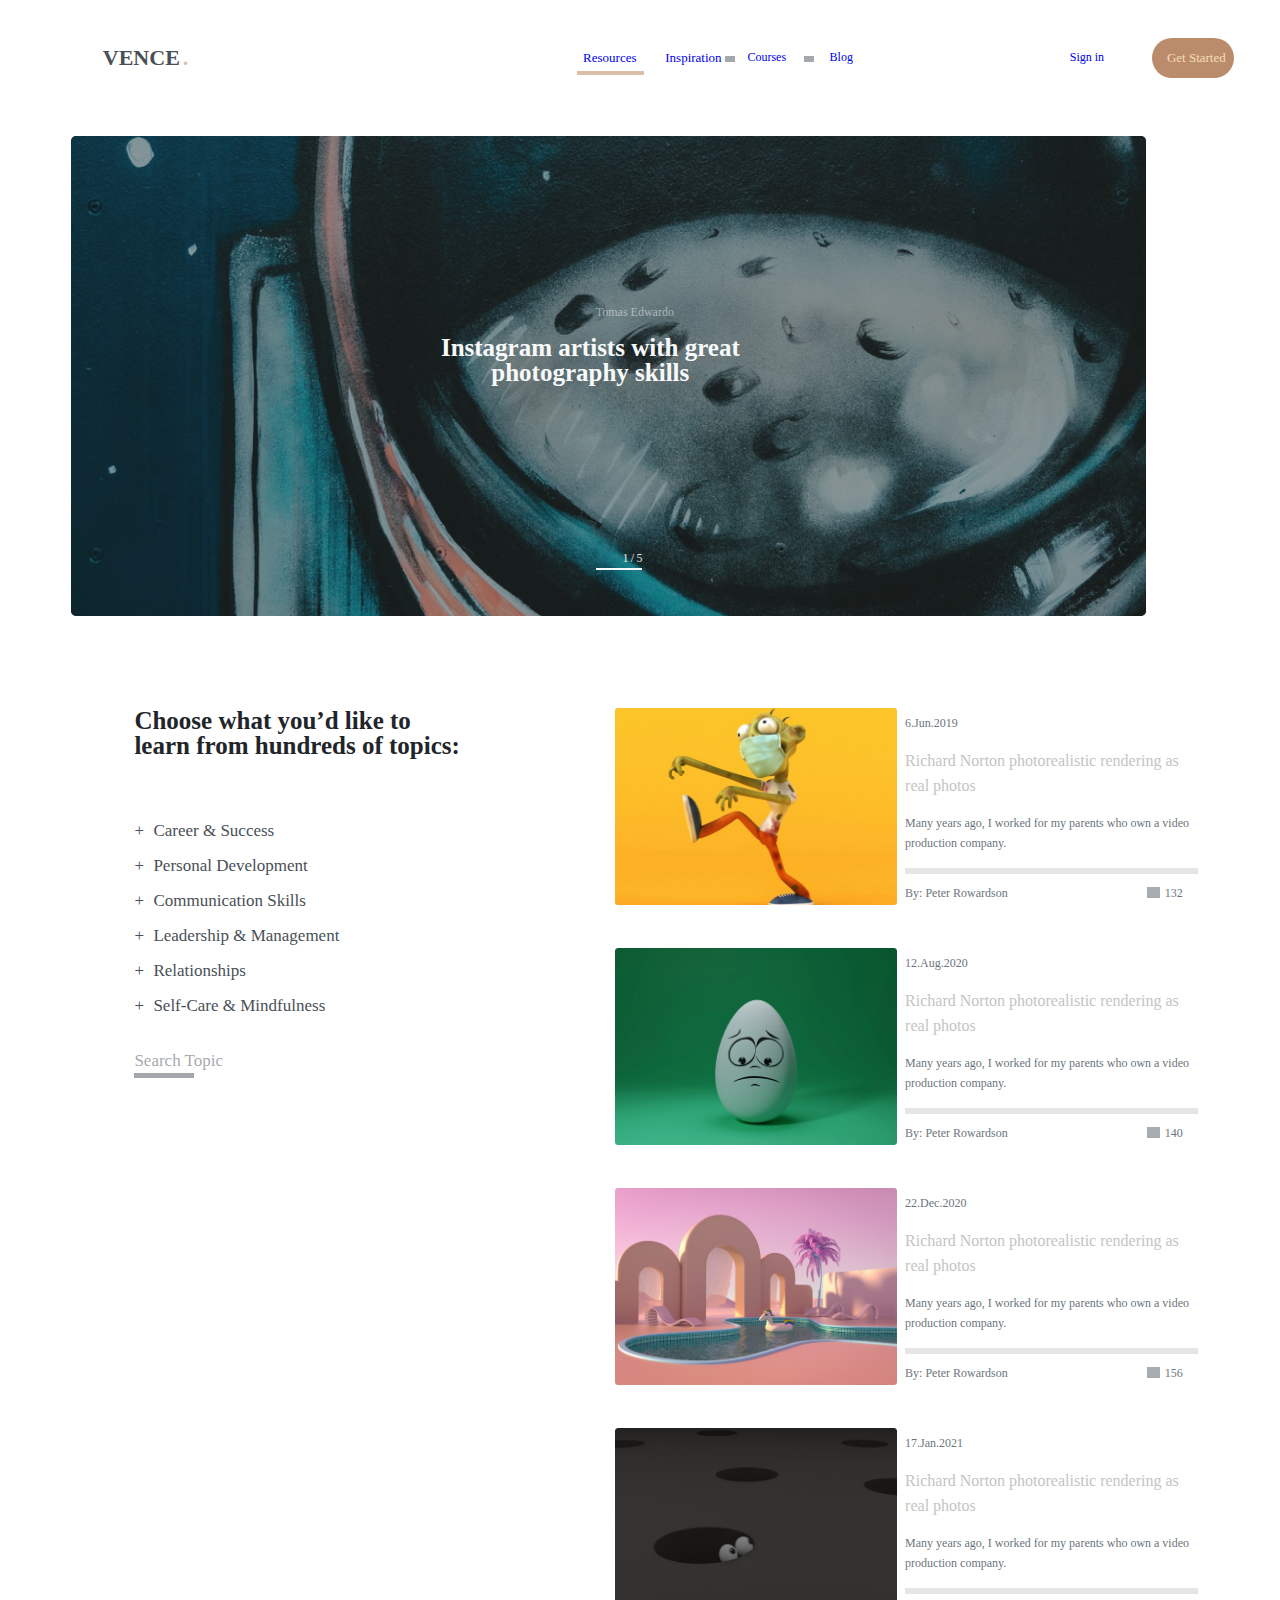
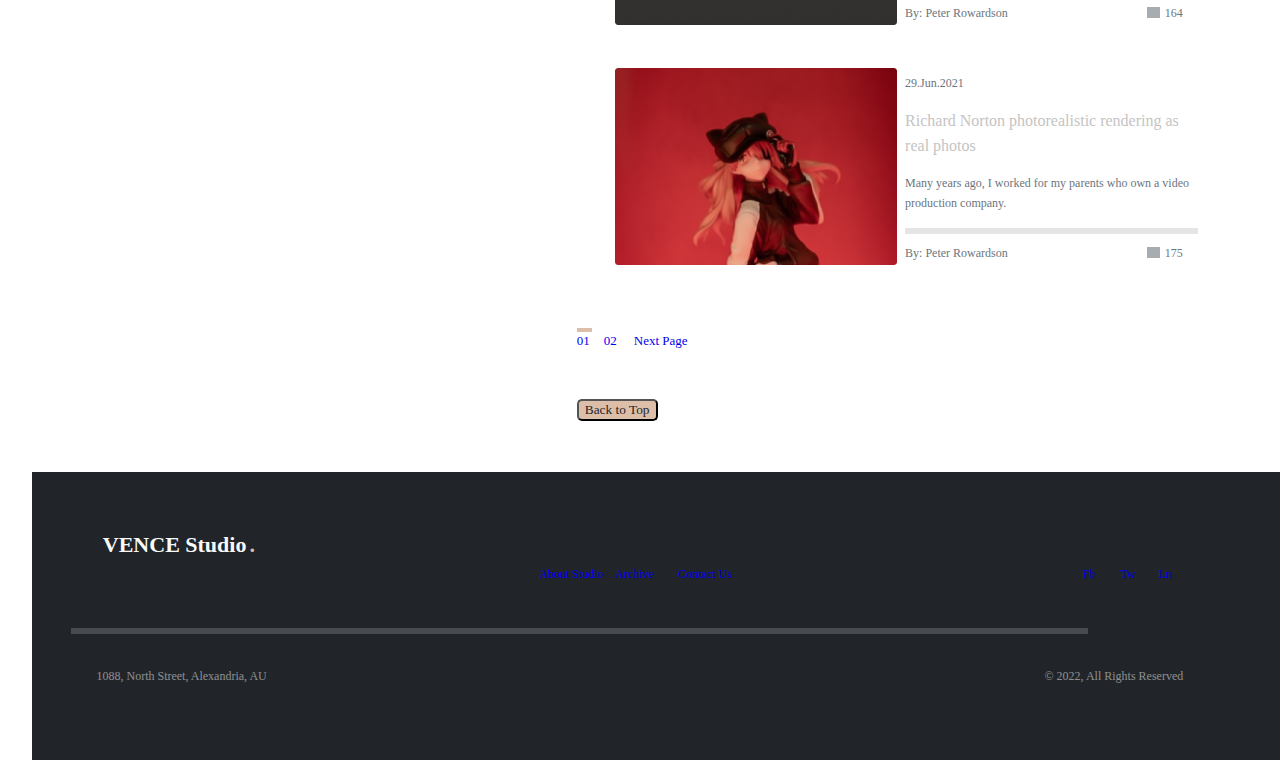
==== index.html @ 1691d20b "javascript visszalépés gomb" ====
<!DOCTYPE html>
<html>
<head>
    <meta charset="UTF-8">
    <meta name="viewport" content="width=device-width, initial-scale=1.0">
    <title>VENCE</title>
    <link rel="stylesheet" href="project.css">
    <script src="project.js"></script>
    <link rel="icon" type="image/x-icon" href="images/logo.png">
</head>
<body>
    <header>
        <div class="maindivs">
            <div style="left:7.5%;/* 100px;*/top: 37px; ">
                <span class="vence" style="color: #495057; ">VENCE</span>
                <span class="vencedot">.</span>
            </div>
            <div class="height0px borderbeige" style="width: 63px; left: 45%;/*47em;/*567px*/; top: 63px; "></div>
            
            <div style="left:45.5%;/*567px*/; text-align: right;" id="selectedmainpage"><a href="#">Resources</a> </div>
            <div style="left: 52%/*655px*/; top: 37px; ">
                <div class="mainpages left0px top0px"><a href="#">Inspiration </a> </div>
                <div class="rectangle" style=" left: 5em;/*70px;*/ top: 11px;" ></div>
            </div>
            
            <div class="mainpages" style="left: 58.5%;/*758px;*/"><a href="#">Courses </a> </div>
            <div class="rectangle" style=" left:63%;/* 813px;*/ top: 48px; " ></div>
            <div class="mainpages " style="left: 65%;/*846px;*/"> <a href="#">Blog</a> </div>
            
            <div class="mainpages " style="left: 84%;/*1174px;*/"><a href="#">Sign in</a> </div>
            <div style="width: 100px; height: 40px; left: 90.5%;/*1240px;*/ top: 30px; ">
                <div class="left0px top0px login"></div>
                <div id="getstarted" style="left: 15px; top: 7px; color: #F8F9FA;"> <a href="#">Get Started</a> </div>
            </div> 
        
        </div>
    </header>
    <main>
        <div class="maindivs">
            <img src="images/astronaut.png" />
            <div class="center mainpicturetext" style="left: 672px; top: 292px;">Tomas Edwardo</div>
            <div class="center maintext" style="width: 605px; right: 30%;top: 327px; color: #F8F9FA;">
                Instagram artists with great<br/>photography skills
            </div>
            <div style="width: 76.01px; left: 46.5% ; top: 540px; ">
                <div class="top0px mainpicturetext" style="text-align: center; letter-spacing: 2.40px; ">1/5</div>
                <div class="height0px left0px " style="width: 44.01px; top: 10px;border: 0.50px #F8F9FA solid ; " ></div>
            </div>

            
            <div class="maintext" style="width: 393px; left: 10%;/*206px;*/ top: 700px;color: #212529;">
                Choose what you’d like to <br/>learn from hundreds of topics:
            </div>

            <div style="width: 184px; height: 200px; left: 10%;/*206px;*/ top: 810px; ">
                <div class="leftsidebartext1 top0px">Career & Success </div>
                <div class="leftsidebartext2 top0px">+</div>
                <div class="leftsidebartext1" style="top: 105px;" > Leadership & Management </div>
                <div class="leftsidebartext2" style="top: 105px;">+</div>
                <div class="leftsidebartext1" style="top: 35px;"> Personal Development </div>
                <div class="leftsidebartext2" style="top: 35px;">+</div>
                <div class="leftsidebartext1" style="top: 140px;">Relationships</div>
                <div class="leftsidebartext2" style="top: 140px;">+</div>
                <div class="leftsidebartext1" style="top: 70px;" > Communication Skills</div>
                <div class="leftsidebartext2" style="top: 70px;" >+</div>
                <div class="leftsidebartext1" style="top: 175px;" >Self-Care & Mindfulness</div>
                <div class="leftsidebartext2" style="top: 175px;" >+</div>
            </div>

            <div id="searchtopic">
                <div class="top0px" >Search Topic</div>
                <div  class="left0px"></div>
            </div>
            
            <div class="articles" style="top: 700px;">
                <img class="image" src="images/zombie.png" />
                <div class="otherarticlesdate">6.Jun.2019</div>
                <div class="articleinfos">
                    <div class="maintitle"><a href="mainarticles/article1.html">Richard Norton photorealistic rendering as real photos</a></div>
                    <div class="caption">Many years ago, I worked for my parents who own a video production company.</div>
                </div>
                <div class="dividingline"></div>
                <div class="author">By: Peter Rowardson</div>
                <div class="articleslowside">
                    <div class="cube"></div>
                    <div class="articlespage">132</div>
                </div>
            </div>

            <div class="articles" style=" top: 940px; ">
                <img class="image" src="images/egg.png" />
                <div class="otherarticlesdate">12.Aug.2020</div>
                <div class="articleinfos">
                    <div class="maintitle"><a href="mainarticles/article2.html">Richard Norton photorealistic rendering as real photos</a></div>
                    <div class="caption">Many years ago, I worked for my parents who own a video production company.</div>
                </div>
                <div class="dividingline"></div>
                <div class="author">By: Peter Rowardson</div>
                <div class="articleslowside">
                    <div class="cube"></div>
                    <div class="articlespage">140</div>
                </div>
            </div>

            <div class="articles" style=" top: 1180px; ">
                <img class="image" src="images/pool.png" />
                <div class="otherarticlesdate">22.Dec.2020</div>
                <div class="articleinfos">
                    <div class="maintitle"><a href="mainarticles/article3.html">Richard Norton photorealistic rendering as real photos</a></div>
                    <div class="caption">Many years ago, I worked for my parents who own a video production company.</div>
                </div>
                <div class="dividingline"></div>
                <div class="author">By: Peter Rowardson</div>
                <div class="articleslowside"><!-- ez egyebkent position relativ volt-->
                    <div class="cube"></div>
                    <div class="articlespage">156</div>
                </div>
            </div>

            <div class="articles" style=" top: 1420px; ">
                <img class="image" src="images/eyes.png" />
                <div class="otherarticlesdate">17.Jan.2021</div>
                <div class="articleinfos">
                    <div class="maintitle"><a href="mainarticles/article4.html">Richard Norton photorealistic rendering as real photos</a></div>
                    <div class="caption">Many years ago, I worked for my parents who own a video production company.</div>
                </div>
                <div class="dividingline"></div>
                <div class="author">By: Peter Rowardson</div>
                <div class="articleslowside">
                    <div class="cube"></div>
                    <div class="articlespage">164</div>
                </div>
            </div>

            <div class="articles" style=" top: 1660px; ">
                <img class="image" src="images/girl.png" />
                <div class="otherarticlesdate">29.Jun.2021</div>
                <div class="articleinfos">
                    <div class="maintitle"><a href="mainarticles/article5.html">Richard Norton photorealistic rendering as real photos</a></div>
                    <div class="caption">Many years ago, I worked for my parents who own a video production company.</div>
                </div>
                <div class="dividingline"></div>
                <div class="author">By: Peter Rowardson</div>
                <div class="articleslowside">
                    <div class="cube"></div>
                    <div class="articlespage">175</div>
                </div>
            </div>
            

            <div style="width: 118px; height: 26px; left: 45%;/*629px;*/ top: 1920px; ">
                <div class="left0px height0px borderbeige" style="width: 11px !important; top: 26px; " ></div>
                <div class="selectedpage left0px"><a href="index.html">01 </a> </div>
                <div class="pages" style="left: 27px;" > <a href="index2.html">02</a> </div>
                <div class="pages" style="left: 57px;" ><a href="#">Next Page</a> </div>
                
            </div>

            <div style="width: 100px; height: 30px; left: 45%;/*629px;*/ top: 1990px; ">
                <div>
                <button onclick="toTop()">Back to Top</button>
            </div>
            </div>
        </div>
    </main>
    <footer>
        <div class="maindivs">
            
            <div id="footerbackround"></div> 
            <div id="footerbrand">
                <span class="vence" style="color: #F8F9FA;">VENCE Studio</span>
                <span class="vencedot">.</span>
            </div>

            <div style="left: 85%;/*1244px;*/ top: 179.5em; /*2156px; */"><a href="#">Fb</a> </div>
            <div style="left: 88%;/*1284px;*/ top: 179.5em; /*2156px; */"><a href="#">Tw </a></div>
            <div style="left: 91%;/*1326px;*/ top: 179.5em; /*2156px; */"><a href="#">Ln</a></div>
            <div class="center" style="left: 42%;/*51em;600px;*/ top: 179.5em; /*2156px; */"> <a href="#">About Studio</a> </div>
            <div class="center" style="left: 48%;/*58em;/*703px;*/ top: 179.5em; /*2156px; */"><a href="#">Archive</a> </div>
            <div class="center" style="left: 53%;/*63em;/*774px;*/ top: 179.5em; /*2156px; */"><a href="#">Contact Us</a> </div>
            <div id="footerline"></div>
            <div style="left: 7%;/*99px;*/ top: 188em;/*2253px;*/" >1088, North Street, Alexandria, AU</div>
            <div style="left: 82%;/*1178px;*/top: 188em;/*2253px;*/" >© 2022, All Rights Reserved</div> 
        </div>
    </footer>
</body>
</html>
---- project.css ----
/*kepes sidebar resz*/
.image{
    width: 282px;
    height: 197px; 
    left: 0px; 
    top: 0px; 
    position: absolute; 
    background: linear-gradient(0deg, #C4C4C4 0%, #C4C4C4 100%); 
    border-radius: 3px;
}
.otherarticlesdate{
    left: 48%;/*318px; */
    top: 5px; 
    position: absolute; 
    text-align: right; 
    color: #6C757D; 
    font-size: 12px; 
    font-family: Poppins; 
    font-weight: 300; 
    line-height: 20px; 
    word-wrap: break-word;
}


.articleinfos{
    width: 287px; 
    height: 105px; 
    left: 48%;/*318px; */
    top: 40px; 
    position: absolute; 
    flex-direction: column; 
    justify-content: flex-start; 
    align-items: flex-start; 
    gap: 15px; 
    display: inline-flex;
}
.maintitle{
    width: 287px;
    color: #212529; 
    font-size: 16px; 
    font-family: Poppins; 
    font-weight: 500; 
    line-height: 25px; 
    word-wrap: break-word;
}
.caption{
    width: 287px; 
    color: #6C757D; 
    font-size: 12px; 
    font-family: Poppins; 
    font-weight: 300; 
    line-height: 20px;
    word-wrap: break-word;
}
.author{
    left: 48%;/*318px; */
    top: 175px; 
    position: absolute; 
    color: #6C757D; 
    font-size: 12px; 
    font-family: Poppins; 
    font-weight: 300; 
    line-height: 20px; 
    word-wrap: break-word;
}
.dividingline{
    width: 287px; 
    height: 0px; 
    left: 48%;/*318px; */
    top: 160px;
    position: absolute;
    border: 3px #E5E5E5 solid;
}
.articles{
    width: 605px;
    height: 200px; 
    left: 48%;/*629px;*/ 
    
    position: absolute;
}
.cube{
    width: 12.69px; 
    height: 11.12px; 
    left: 0px; 
    top: 4px; 
    position: absolute; 
    background: rgba(108, 117, 125, 0.60);
}
.articlespage{
    left: 17.69px;
    top: 0px; 
    position: absolute; 
    text-align: right;
    color: #6C757D; 
    font-size: 12px; 
    font-family: Poppins; 
    font-weight: 300; 
    line-height: 20px;
    word-wrap: break-word;
}
.articleslowside{/*csak az oldalszámért és a négyzetért felel*/
    /*width: 35.69px; 
    height: 20px; */
    left: 88%;/*569px; */
    top: 175px; 
    position: absolute;
}
/*kepes sidebar resz*/
/*baloldali sidebar resz*/
.leftsidebartext1{
    position: absolute; 
    color: #495057; 
    font-size: 17px; 
    font-family: Poppins; 
    width: 300px;
    font-weight: 500px; 
    line-height: 25px; 
    word-wrap: break-word;
    left: 19px;
}
.leftsidebartext2{
    position: absolute; 
    color: #495057; 
    font-size: 17px; 
    font-family: Poppins; 
    width: 300px;
    font-weight: 500px; 
    line-height: 25px; 
    word-wrap: break-word;
    left: 0px;
}
/*baloldali sidebar resz*/
.pages{
    top: 0px; 
    position: absolute; 
    color: rgba(73, 80, 87, 0.50); 
    font-size: 13px; 
    font-family: Poppins; 
    font-weight: 500;
    line-height: 25px;
    word-wrap: break-word;
}
.selectedpage{
    top: 0px; 
    position: absolute; 
    color: #495057 !important; 
    font-size: 13px; 
    font-family: Poppins; 
    font-weight: 500; 
    line-height: 25px; 
    word-wrap: break-word;
}
/*footer*/
.maindivs > div{
    color: rgba(248, 249, 250, 0.50); 
    font-size: 12px; 
    font-family: Poppins; 
    font-weight: 500;
    position: absolute; 
    word-wrap: break-word;
    line-height: 25px;
}
#footerline{
    width: 80%;/*1240px; */
    height: 0px; 
    left: 5%;/*8em;/*100px; */
    top: 185em;/*2213px; */
    position: absolute; 
    border: 3px rgba(229, 229, 229, 0.20) solid;
}
#footerbackround{
    width: 100%; /*1440px*/
    height: 24em;/*325px; */
    left: 2em;/*0px;*/ 
    top: 172em;/*2048px; */
    position: absolute; 
    background: #212529;
}
#footerbrand{
    left: 7.5%;/*8em;/*100px; */
    top: 177em; /*2148px; */
    position: absolute;
}
#footerbrand > span{
    font-size: 18px; 
    font-family: Poppins;
    font-weight: 700; 
    line-height: 25px; 
    word-wrap: break-word;
}
.center{
    text-align: center;
    
}

/*footer*/

/*header*/

.mainpages{
    position: absolute;
    font-size: 13px;
    font-family: Poppins;
    font-weight: 500;
    line-height: 25px;
    word-wrap: break-word;
    top: 37px; 
}
#selectedmainpage{
    position: absolute;
    font-size: 13px;
    font-family: Poppins;
    font-weight: 500;
    line-height: 25px;
    word-wrap: break-word;
    top: 37px; 
    color: #495057;
}
#getstarted>a{
    color: wheat !important;
}
#getstarted{
    position: absolute;
    font-size: 13px;
    font-family: Poppins;
    font-weight: 500;
    line-height: 25px;
    word-wrap: break-word;
    top: 37px;
}
.maindivs>div>span{
    font-size: 18px;
    font-family: Poppins;
    font-weight: 700;
    line-height: 25px;
    word-wrap: break-word;
    
}
.rectangle{
    position: absolute;
     background: rgba(73, 80, 87, 0.50);
     width: 10px; 
     height: 5.85px;
}
/*header*/
.maindivs{
    width: 100%; 
    height: 100%; 
    position: relative; 
    background: #F8F9FA;
}
.maindivs>div{
    position: absolute;
    font-family: Poppins;
    word-wrap: break-word ;
}
.mainpicturetext{
    font-weight: 300;
    font-family: Poppins;
    line-height: 20px;
    word-wrap: break-word;
    color: #E5E5E5;
    font-size: 12px;
    line-height: 20px; 
    left: 46.5% !important;
}
.maintext{
    font-family: Poppins;
    word-wrap: break-word ;
    font-size: 25px !important;
    font-weight: 700 !important;
    line-height: 40px;
}
header>.maindivs>div{
    position: absolute;
    color: rgba(73, 80, 87, 0.50);
}
.login{
    background: #bb8c6c;
     border-radius: 20px;
     width: 82px; 
     height: 40px; 
}

.maindivs>#searchtopic>.top0px{
    left: 22px; 
    color: rgba(73, 80, 87, 0.50);
    font-family: Poppins; 
    font-weight: 500;
    line-height: 25px;
    word-wrap: break-word;
    width: 300px;
    font-size: 17px !important;
}
.maindivs>#searchtopic>.left0px{
    height: 5px ;
    top: 6px;  
    width: 60px !important;
    font-size: 17px ;
    background: rgba(73, 80, 87, 0.50); 
}
.maindivs>img{
    width: 85%; /*1240px*/
    height: 30em;/*500px;/*500px; */
    left: 5%;/*8em;/*100px; */
    top: 8em;/*100px;  
    right: 3%;*/
    
    position: absolute;
    background: linear-gradient(0deg, #212529 0%, #212529 100%); 
    border-radius: 5px;
}

.left0px{
    left: 0px;
}
.top0px{
    top: 0px;
}
.height0px{
    height: 0px;
}
.borderbeige{
    border: 2px #DDBEA9 solid;
}
#searchtopic{
    left: 10%;/*206px;*/
    top: 1040px;
}
.vence{
    font-size: 22px !important;
}
.vencedot{
    color: #DDBEA9;
    font-size: 22px !important;
}
button{
     
    font-family: Poppins;
    background-color: #DDBEA9;
    color: #212529;
    border-radius: 5px;
}
a{
    text-decoration: none;
}
a:visited{
    color: #DDBEA9;
}
.articleinfos>div>a:link{
    color: #C4C4C4;
}
footer>.maindivs>div>a:hover{
    color: beige;
}
header>.maindivs>div>a:hover{
    color: brown;
}
header>.maindivs>div>div>a:hover{
    color: brown;
}
@media only screen and (max-width: 1140px) {
    .maindivs>img{
        width: 730px!important; /*1240px*/
        height: 375px !important;/*500px;/*500px; */
        left: 5%;/*8em;/*100px; */
        top: 8em;/*100px;  
        right: 3%;*/
        text-align: center !important;
        position: absolute;
        background: linear-gradient(0deg, #212529 0%, #212529 100%); 
        border-radius: 5px;
    }
    .maindivs>.center>a{
        color: #212529 !important;
        opacity: 0.0;
    }
    .maindivs>.mainpages>a{
        opacity: 0.0;
    }
    .maindivs>div>.mainpages>a{
        opacity: 0.0;
    }
    .maindivs>div>.rectangle{
        opacity: 0.0;
    }
    .maindivs>.rectangle{
        opacity: 0.0;
    }
    .image{
        width: 211px;
        height: 147.75px; 
        left: 0px; 
        top: 0px; 
        position: absolute; 
        background: linear-gradient(0deg, #C4C4C4 0%, #C4C4C4 100%); 
        border-radius: 3px;
    }
    .maintext{
        font-family: Poppins;
        font-size: 17px !important;
        font-weight: 500 !important;
        line-height: 40px;
        width: 50px;
    }
    .leftsidebartext1{
        position: absolute; 
        color: #495057; 
        font-size: 13px; 
        font-family: Poppins; 
        font-weight: 500px; 
        line-height: 25px; 
        word-wrap: break-word;
        left: 19px;
    }
    .leftsidebartext2{
        position: absolute; 
        color: #495057; 
        font-size: 13px; 
        font-family: Poppins; 
        font-weight: 500px; 
        line-height: 25px; 
        word-wrap: break-word;
        left: 0px;
    }
    .maindivs>#searchtopic>.top0px{
        left: 22px; 
        color: rgba(73, 80, 87, 0.50);
        font-family: Poppins; 
        font-weight: 500;
        line-height: 25px;
        word-wrap: break-word;
        font-size: 13px !important;
    }
    .maindivs>#searchtopic>.left0px{
        width: 12px;
        height: 3px;
        top: 6px;  
        font-size: 13px ;
        background: rgba(73, 80, 87, 0.50);
    }
  }
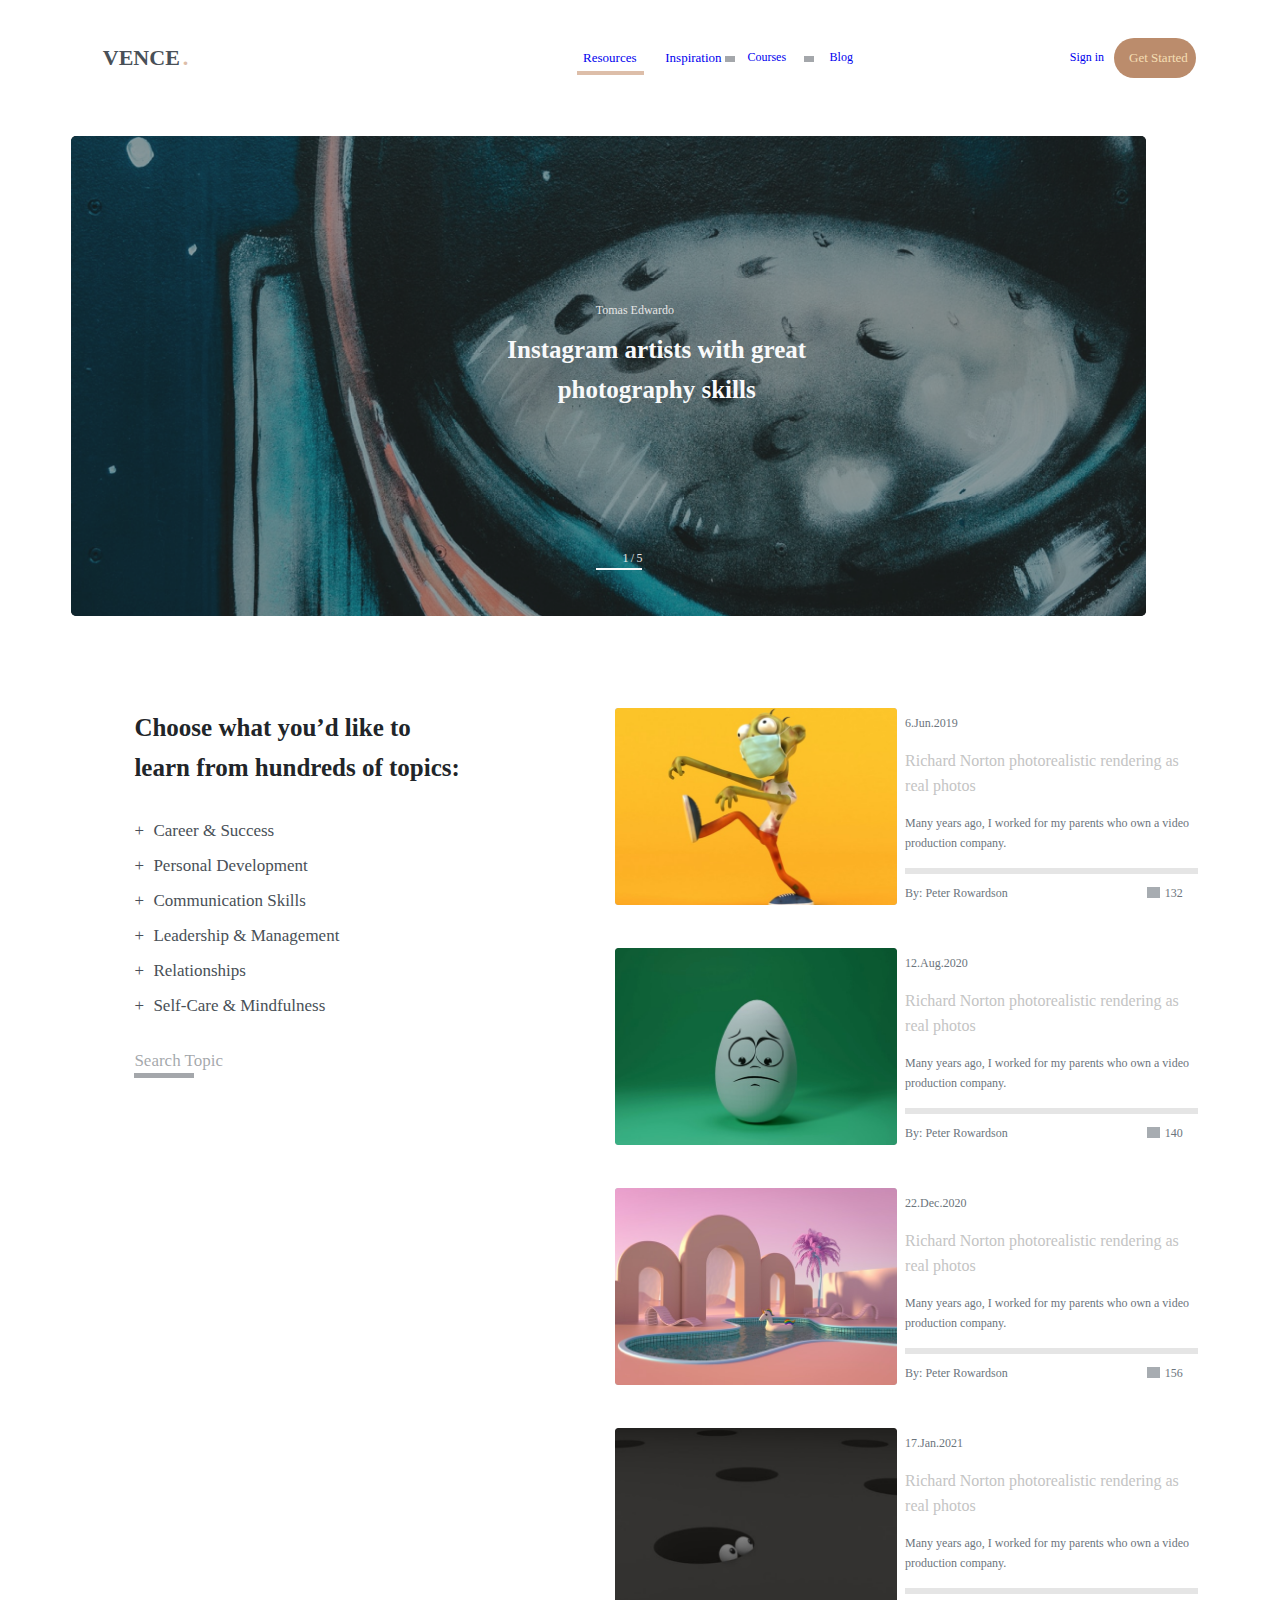
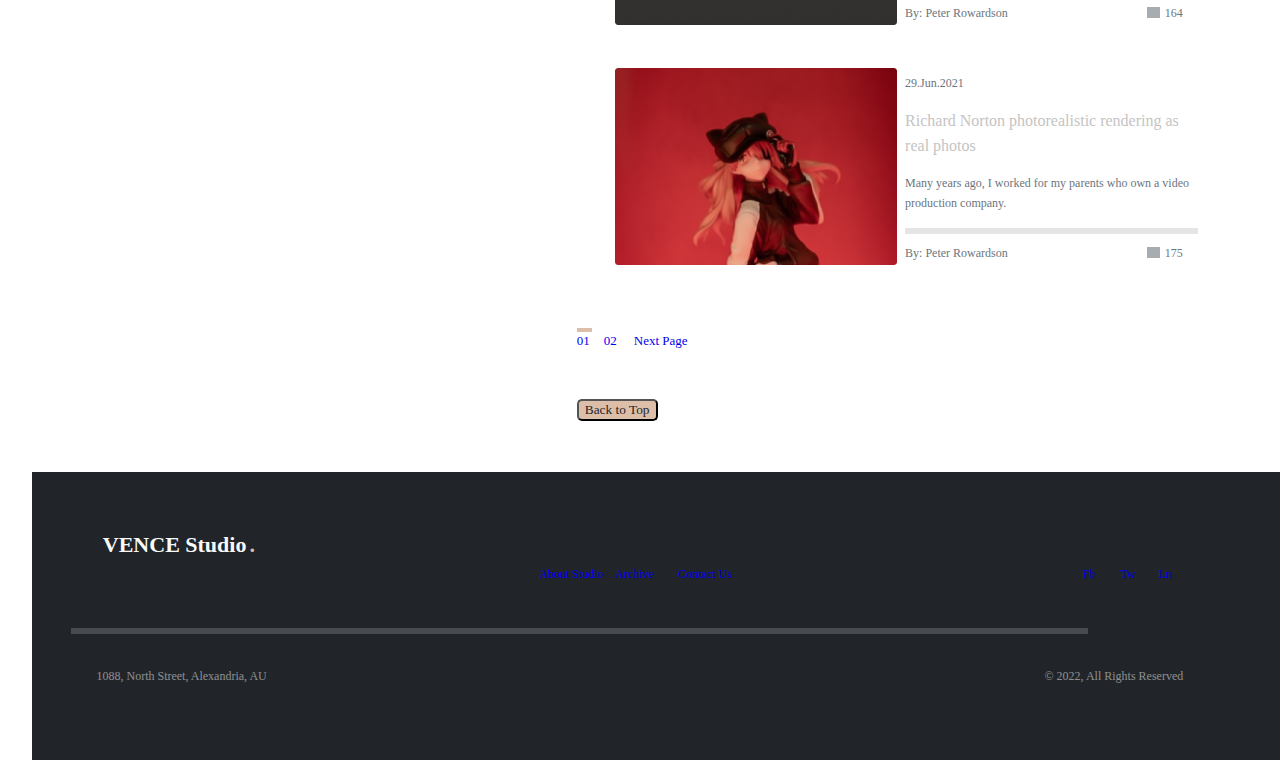
==== commit 03178380: "reszponzivitás fejlesztések" ====
--- a/index.html
+++ b/index.html
@@ -28,7 +28,7 @@
             <div class="mainpages " style="left: 65%;/*846px;*/"> <a href="#">Blog</a> </div>
             
             <div class="mainpages " style="left: 84%;/*1174px;*/"><a href="#">Sign in</a> </div>
-            <div style="width: 100px; height: 40px; left: 90.5%;/*1240px;*/ top: 30px; ">
+            <div style="width: 100px; height: 40px; left: 87.5%;/*1240px;*/ top: 30px; ">
                 <div class="left0px top0px login"></div>
                 <div id="getstarted" style="left: 15px; top: 7px; color: #F8F9FA;"> <a href="#">Get Started</a> </div>
             </div> 
@@ -38,17 +38,17 @@
     <main>
         <div class="maindivs">
             <img src="images/astronaut.png" />
-            <div class="center mainpicturetext" style="left: 672px; top: 292px;">Tomas Edwardo</div>
-            <div class="center maintext" style="width: 605px; right: 30%;top: 327px; color: #F8F9FA;">
+            <div class="center "id="mainpicturetext1" >Tomas Edwardo</div><!--style="width: 605px; right: 30%;top: 327px; color: #F8F9FA;"-->
+            <div class="center" id="maintext1" >
                 Instagram artists with great<br/>photography skills
             </div>
             <div style="width: 76.01px; left: 46.5% ; top: 540px; ">
-                <div class="top0px mainpicturetext" style="text-align: center; letter-spacing: 2.40px; ">1/5</div>
-                <div class="height0px left0px " style="width: 44.01px; top: 10px;border: 0.50px #F8F9FA solid ; " ></div>
+                <div class="top0px "id="mainpicturetext2" >1/5</div>
+                <div class="height0px left0px " style="width: 44.01px; top: 10px;  border: 0.50px #F8F9FA solid ; " ></div>
             </div>
 
             
-            <div class="maintext" style="width: 393px; left: 10%;/*206px;*/ top: 700px;color: #212529;">
+            <div id="maintext2" >
                 Choose what you’d like to <br/>learn from hundreds of topics:
             </div>
 
--- a/project.css
+++ b/project.css
@@ -254,7 +254,7 @@
     font-family: Poppins;
     word-wrap: break-word ;
 }
-.mainpicturetext{
+#mainpicturetext1{
     font-weight: 300;
     font-family: Poppins;
     line-height: 20px;
@@ -263,14 +263,43 @@
     font-size: 12px;
     line-height: 20px; 
     left: 46.5% !important;
-}
-.maintext{
+    left: 672px; 
+    top: 292px;
+}
+#mainpicturetext2{
+    font-weight: 300;
+    font-family: Poppins;
+    line-height: 20px;
+    word-wrap: break-word;
+    color: #E5E5E5;
+    font-size: 12px;
+    line-height: 20px; 
+    left: 46.5% !important;
+    text-align: center; 
+    letter-spacing: 2.40px;
+}
+#maintext1{
     font-family: Poppins;
     word-wrap: break-word ;
     font-size: 25px !important;
     font-weight: 700 !important;
     line-height: 40px;
-}
+    top: 322px;
+    left: 39.5% !important;
+    color: #F8F9FA !important;
+}
+#maintext2{
+    font-family: Poppins;
+    word-wrap: break-word ;
+    font-size: 25px !important;
+    font-weight: 700 !important;
+    line-height: 40px;
+    width: 393px; 
+    left: 10%;
+     top: 700px;
+     color: #212529;
+}
+
 header>.maindivs>div{
     position: absolute;
     color: rgba(73, 80, 87, 0.50);
@@ -361,7 +390,7 @@
 }
 @media only screen and (max-width: 1140px) {
     .maindivs>img{
-        width: 730px!important; /*1240px*/
+        width: 80% !important; /*730px1240px*/
         height: 375px !important;/*500px;/*500px; */
         left: 5%;/*8em;/*100px; */
         top: 8em;/*100px;  
@@ -371,6 +400,9 @@
         background: linear-gradient(0deg, #212529 0%, #212529 100%); 
         border-radius: 5px;
     }
+    .image{
+        opacity: 0.0;
+    }
     .maindivs>.center>a{
         color: #212529 !important;
         opacity: 0.0;
@@ -396,13 +428,6 @@
         background: linear-gradient(0deg, #C4C4C4 0%, #C4C4C4 100%); 
         border-radius: 3px;
     }
-    .maintext{
-        font-family: Poppins;
-        font-size: 17px !important;
-        font-weight: 500 !important;
-        line-height: 40px;
-        width: 50px;
-    }
     .leftsidebartext1{
         position: absolute; 
         color: #495057; 
@@ -439,4 +464,152 @@
         font-size: 13px ;
         background: rgba(73, 80, 87, 0.50);
     }
+    #mainpicturetext1{
+        font-weight: 300;
+        font-family: Poppins;
+        line-height: 20px;
+        word-wrap: break-word;
+        color: #E5E5E5;
+        font-size: 12px;
+        line-height: 20px; 
+        left: 46.5% !important;
+    }
+    #mainpicturetext2{
+        font-weight: 300;
+        font-family: Poppins;
+        line-height: 20px;
+        word-wrap: break-word;
+        color: #E5E5E5;
+        font-size: 12px;
+        line-height: 20px; 
+        left: 46.5% !important;
+    }
+    #maintext1{
+        font-family: Poppins;
+        word-wrap: break-word ;
+        font-size: 25px !important;
+        font-weight: 700 !important;
+        line-height: 40px;
+        width: 300px;
+        top: 322px;
+        left: 34.5% !important;
+        color: #F8F9FA !important;
+    }
+    #maintext2{
+        font-family: Poppins;
+        word-wrap: break-word ;
+        font-size: 18px !important;
+        font-weight: 700 !important;
+        line-height: 40px;
+        width: 253px !important; 
+        left: 10%;
+         top: 700px;
+         color: #212529;
+    }
+    .articleinfos{
+        width: 220px !important; 
+        height: 105px; 
+        left: 20%;/*318px; */
+        top: 40px; 
+        position: absolute; 
+        flex-direction: column; 
+        justify-content: flex-start; 
+        align-items: flex-start; 
+        gap: 15px; 
+        display: inline-flex;
+    }
+  }
+  @media only screen and (max-width: 600px) {
+    .maindivs>img{
+        width: 547.5px!important; /*1240px*/
+        height: 281.25px !important;/*500px;/*500px; */
+        left: 5%;/*8em;/*100px; */
+        top: 8em;/*100px;  
+        right: 3%;*/
+        text-align: center !important;
+        position: absolute;
+        background: linear-gradient(0deg, #212529 0%, #212529 100%); 
+        border-radius: 5px;
+    }
+    .maindivs>.center>a{
+        color: #212529 !important;
+        opacity: 0.0;
+    }
+    .maindivs>.mainpages>a{
+        opacity: 0.0;
+    }
+    .maindivs>div>.mainpages>a{
+        opacity: 0.0;
+    }
+    .maindivs>div>.rectangle{
+        opacity: 0.0;
+    }
+    .maindivs>.rectangle{
+        opacity: 0.0;
+    }
+    .image{
+        width: 211px;
+        height: 147.75px; 
+        left: 0px; 
+        top: 0px; 
+        position: absolute; 
+        background: linear-gradient(0deg, #C4C4C4 0%, #C4C4C4 100%); 
+        border-radius: 3px;
+    }
+    #maintext1{
+        font-family: Poppins;
+        font-size: 17px !important;
+        font-weight: 500 !important;
+        line-height: 40px;
+        width: 50px;
+        width: 300px;
+        left: 27% !important;
+    }
+    #maintext2{
+        font-family: Poppins;
+        word-wrap: break-word ;
+        font-size: 12px !important;
+        font-weight: 700 !important;
+        line-height: 40px;
+        width: 100px; 
+        left: 10%;
+        top: 700px;
+        color: #212529;
+    }
+    .leftsidebartext1{
+        position: absolute; 
+        color: #495057; 
+        font-size: 9px; 
+        font-family: Poppins; 
+        font-weight: 500px; 
+        line-height: 25px; 
+        word-wrap: break-word;
+        left: 19px;
+    }
+    .leftsidebartext2{
+        position: absolute; 
+        color: #495057; 
+        font-size: 9px; 
+        font-family: Poppins; 
+        font-weight: 500px; 
+        line-height: 25px; 
+        word-wrap: break-word;
+        left: 0px;
+    }
+    .maindivs>#searchtopic>.top0px{
+        left: 22px; 
+        color: rgba(73, 80, 87, 0.50);
+        font-family: Poppins; 
+        font-weight: 500;
+        line-height: 25px;
+        word-wrap: break-word;
+        font-size: 13px !important;
+    }
+    .maindivs>#searchtopic>.left0px{
+        width: 12px;
+        height: 3px;
+        top: 6px;  
+        font-size: 13px ;
+        background: rgba(73, 80, 87, 0.50);
+    }
   }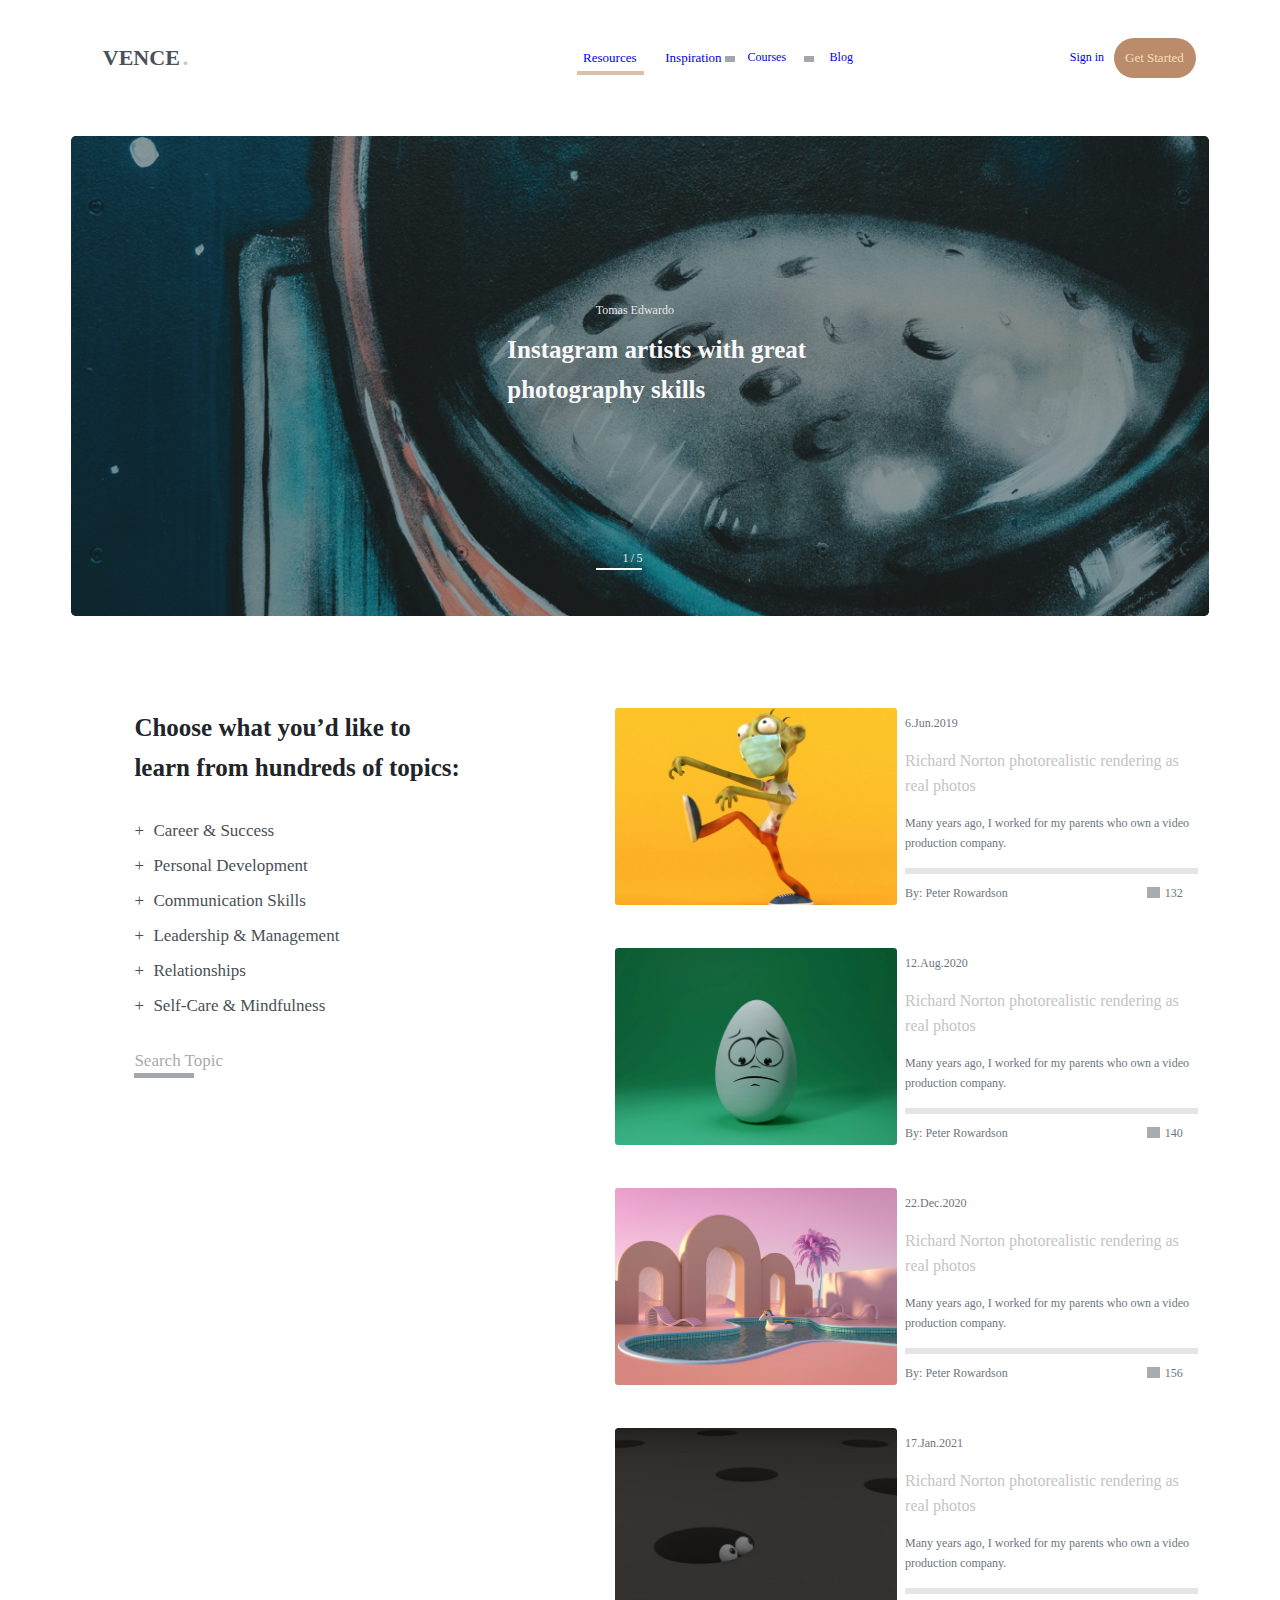
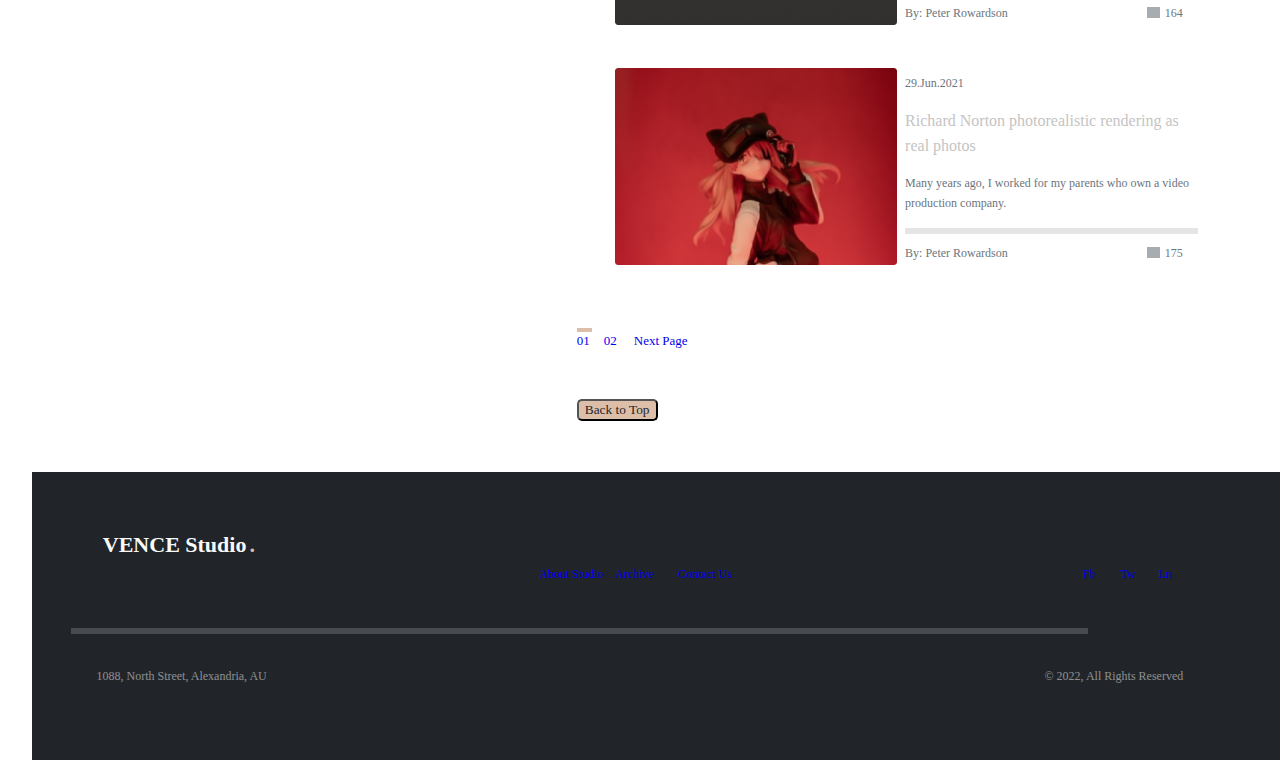
==== commit 050855ac: "reszponzitivtás végső" ====
--- a/index.html
+++ b/index.html
@@ -1,5 +1,5 @@
 <!DOCTYPE html>
-<html>
+<html lang="en">
 <head>
     <meta charset="UTF-8">
     <meta name="viewport" content="width=device-width, initial-scale=1.0">
@@ -28,22 +28,22 @@
             <div class="mainpages " style="left: 65%;/*846px;*/"> <a href="#">Blog</a> </div>
             
             <div class="mainpages " style="left: 84%;/*1174px;*/"><a href="#">Sign in</a> </div>
-            <div style="width: 100px; height: 40px; left: 87.5%;/*1240px;*/ top: 30px; ">
+            <div id="getstartedblock" >
                 <div class="left0px top0px login"></div>
-                <div id="getstarted" style="left: 15px; top: 7px; color: #F8F9FA;"> <a href="#">Get Started</a> </div>
+                <div id="getstarted" > <a href="#">Get Started</a> </div>
             </div> 
         
         </div>
     </header>
     <main>
         <div class="maindivs">
-            <img src="images/astronaut.png" />
-            <div class="center "id="mainpicturetext1" >Tomas Edwardo</div><!--style="width: 605px; right: 30%;top: 327px; color: #F8F9FA;"-->
-            <div class="center" id="maintext1" >
-                Instagram artists with great<br/>photography skills
+            <img src="images/astronaut.png" alt="astronaut"/>
+            <div class="center" id="mainpicturetext1" >Tomas Edwardo</div><!--style="width: 605px; right: 30%;top: 327px; color: #F8F9FA;"-->
+            <div  id="maintext1" >
+                Instagram artists with great photography skills
             </div>
-            <div style="width: 76.01px; left: 46.5% ; top: 540px; ">
-                <div class="top0px "id="mainpicturetext2" >1/5</div>
+            <div id="picturenumber">
+                <div class="top0px" id="mainpicturetext2" >1/5</div>
                 <div class="height0px left0px " style="width: 44.01px; top: 10px;  border: 0.50px #F8F9FA solid ; " ></div>
             </div>
 
@@ -73,7 +73,7 @@
             </div>
             
             <div class="articles" style="top: 700px;">
-                <img class="image" src="images/zombie.png" />
+                <img class="image" src="images/zombie.png" alt="zombie"/>
                 <div class="otherarticlesdate">6.Jun.2019</div>
                 <div class="articleinfos">
                     <div class="maintitle"><a href="mainarticles/article1.html">Richard Norton photorealistic rendering as real photos</a></div>
@@ -88,7 +88,7 @@
             </div>
 
             <div class="articles" style=" top: 940px; ">
-                <img class="image" src="images/egg.png" />
+                <img class="image" src="images/egg.png" alt="egg" />
                 <div class="otherarticlesdate">12.Aug.2020</div>
                 <div class="articleinfos">
                     <div class="maintitle"><a href="mainarticles/article2.html">Richard Norton photorealistic rendering as real photos</a></div>
@@ -103,7 +103,7 @@
             </div>
 
             <div class="articles" style=" top: 1180px; ">
-                <img class="image" src="images/pool.png" />
+                <img class="image" src="images/pool.png" alt="pool" />
                 <div class="otherarticlesdate">22.Dec.2020</div>
                 <div class="articleinfos">
                     <div class="maintitle"><a href="mainarticles/article3.html">Richard Norton photorealistic rendering as real photos</a></div>
@@ -118,7 +118,7 @@
             </div>
 
             <div class="articles" style=" top: 1420px; ">
-                <img class="image" src="images/eyes.png" />
+                <img class="image" src="images/eyes.png" alt="eyes"/>
                 <div class="otherarticlesdate">17.Jan.2021</div>
                 <div class="articleinfos">
                     <div class="maintitle"><a href="mainarticles/article4.html">Richard Norton photorealistic rendering as real photos</a></div>
@@ -133,7 +133,7 @@
             </div>
 
             <div class="articles" style=" top: 1660px; ">
-                <img class="image" src="images/girl.png" />
+                <img class="image" src="images/girl.png" alt="girl" />
                 <div class="otherarticlesdate">29.Jun.2021</div>
                 <div class="articleinfos">
                     <div class="maintitle"><a href="mainarticles/article5.html">Richard Norton photorealistic rendering as real photos</a></div>
--- a/project.css
+++ b/project.css
@@ -226,7 +226,14 @@
     font-weight: 500;
     line-height: 25px;
     word-wrap: break-word;
-    top: 37px;
+    left: 11px; 
+    top: 7px; 
+}
+#getstartedblock{
+    width: 100px; 
+    height: 40px; 
+    left: 87.5%; 
+    top: 30px;
 }
 .maindivs>div>span{
     font-size: 18px;
@@ -284,6 +291,7 @@
     font-size: 25px !important;
     font-weight: 700 !important;
     line-height: 40px;
+    width: 400px;
     top: 322px;
     left: 39.5% !important;
     color: #F8F9FA !important;
@@ -296,8 +304,8 @@
     line-height: 40px;
     width: 393px; 
     left: 10%;
-     top: 700px;
-     color: #212529;
+    top: 700px;
+    color: #212529;
 }
 
 header>.maindivs>div{
@@ -329,7 +337,7 @@
     background: rgba(73, 80, 87, 0.50); 
 }
 .maindivs>img{
-    width: 85%; /*1240px*/
+    width: 90%; /*1240px*/
     height: 30em;/*500px;/*500px; */
     left: 5%;/*8em;/*100px; */
     top: 8em;/*100px;  
@@ -370,6 +378,11 @@
     color: #212529;
     border-radius: 5px;
 }
+#picturenumber{
+    width: 76.01px; 
+    left: 46.5% ; 
+    top: 540px; 
+}
 a{
     text-decoration: none;
 }
@@ -388,13 +401,13 @@
 header>.maindivs>div>div>a:hover{
     color: brown;
 }
-@media only screen and (max-width: 1140px) {
+/*------------------------------------------------------------------------------*/
+@media only screen and (max-width: 1120px) {
     .maindivs>img{
-        width: 80% !important; /*730px1240px*/
+        width: 90% !important; /*730px1240px*/
         height: 375px !important;/*500px;/*500px; */
         left: 5%;/*8em;/*100px; */
-        top: 8em;/*100px;  
-        right: 3%;*/
+        top: 8em;/*100px;  */
         text-align: center !important;
         position: absolute;
         background: linear-gradient(0deg, #212529 0%, #212529 100%); 
@@ -482,7 +495,12 @@
         color: #E5E5E5;
         font-size: 12px;
         line-height: 20px; 
-        left: 46.5% !important;
+        left: 46.5% !important;  
+    }
+    #picturenumber{
+        width: 76.01px; 
+        left: 46.5% ; 
+        top: 450px; 
     }
     #maintext1{
         font-family: Poppins;
@@ -498,38 +516,73 @@
     #maintext2{
         font-family: Poppins;
         word-wrap: break-word ;
-        font-size: 18px !important;
+        font-size: 25px !important;
         font-weight: 700 !important;
         line-height: 40px;
-        width: 253px !important; 
+        width: 333px !important; 
         left: 10%;
          top: 700px;
          color: #212529;
     }
     .articleinfos{
-        width: 220px !important; 
-        height: 105px; 
-        left: 20%;/*318px; */
-        top: 40px; 
-        position: absolute; 
-        flex-direction: column; 
-        justify-content: flex-start; 
-        align-items: flex-start; 
-        gap: 15px; 
-        display: inline-flex;
+        left: 15%;/*318px; */
+    }
+    .otherarticlesdate{
+        left: 15%;/*318px; */
+    }
+    .articleslowside{/*csak az oldalszámért és a négyzetért felel*/
+        left: 55%;/*569px; */
+    }
+    .dividingline{
+        left: 15%;/*318px; */
+    }
+    .author{
+        left: 15%;/*318px; */
+    }
+    #getstartedblock{
+        left: 82.5%; 
     }
   }
-  @media only screen and (max-width: 600px) {
+/*------------------------------------------------------------------------------*/
+
+  @media only screen and (max-width: 780px) {
     .maindivs>img{
-        width: 547.5px!important; /*1240px*/
-        height: 281.25px !important;/*500px;/*500px; */
+        width: 90%!important; /*1240px*/
+        height: 350px !important;/*500px;/*500px; */
         left: 5%;/*8em;/*100px; */
-        top: 8em;/*100px;  
+        top: 10em;/*100px;  
         right: 3%;*/
         text-align: center !important;
-        position: absolute;
-        background: linear-gradient(0deg, #212529 0%, #212529 100%); 
-        border-radius: 5px;
+        
+    }
+    #mainpicturetext1{
+        font-weight: 300;
+        font-family: Poppins;
+        line-height: 20px;
+        word-wrap: break-word;
+        color: #E5E5E5;
+        font-size: 12px;
+        line-height: 20px; 
+        left: 46.5% !important;
+        top: 260px;
+    }
+    #picturenumber{
+        width: 76.01px; 
+        left: 46.5% ; 
+        top: 380px; 
+    }
+    #mainpicturetext2{
+        font-size: 11px !important;
+    }
+    #maintext1{
+        font-family: Poppins;
+        word-wrap: break-word ;
+        font-size: 22px !important;
+        font-weight: 700 !important;
+        line-height: 40px;
+        top: 280px;
+        left: 80.5% !important;
+        color: #F8F9FA !important;
     }
     .maindivs>.center>a{
         color: #212529 !important;
@@ -562,54 +615,54 @@
         font-weight: 500 !important;
         line-height: 40px;
         width: 50px;
-        width: 300px;
-        left: 27% !important;
+        width: 200px;
+        left: 37% !important;
     }
     #maintext2{
-        font-family: Poppins;
-        word-wrap: break-word ;
-        font-size: 12px !important;
-        font-weight: 700 !important;
-        line-height: 40px;
+        font-size: 22px !important;
+        line-height: 20px;
         width: 100px; 
         left: 10%;
+        height: 80px;
         top: 700px;
-        color: #212529;
+
     }
     .leftsidebartext1{
-        position: absolute; 
-        color: #495057; 
-        font-size: 9px; 
-        font-family: Poppins; 
-        font-weight: 500px; 
-        line-height: 25px; 
-        word-wrap: break-word;
-        left: 19px;
+        font-size: 19; 
+        left: 30%;
     }
     .leftsidebartext2{
-        position: absolute; 
-        color: #495057; 
-        font-size: 9px; 
-        font-family: Poppins; 
-        font-weight: 500px; 
-        line-height: 25px; 
-        word-wrap: break-word;
-        left: 0px;
-    }
-    .maindivs>#searchtopic>.top0px{
-        left: 22px; 
-        color: rgba(73, 80, 87, 0.50);
-        font-family: Poppins; 
-        font-weight: 500;
-        line-height: 25px;
-        word-wrap: break-word;
-        font-size: 13px !important;
-    }
-    .maindivs>#searchtopic>.left0px{
-        width: 12px;
-        height: 3px;
-        top: 6px;  
-        font-size: 13px ;
-        background: rgba(73, 80, 87, 0.50);
+        font-size: 19px; 
+        left: 21%;
+    }
+    #searchtopic{
+        left: 14.5%;/*206px;*/
+        top: 1040px;
+    }
+    .articleinfos{
+        left: 3%;/*318px; */
+        width: 50px !important;
+    }
+    .caption{
+        width: 200px; 
+    }
+    .maintitle{
+        width: 200px;
+    }
+    .otherarticlesdate{
+        left:  13.5%;/*318px; */
+    }
+    .articleslowside{/*csak az oldalszámért és a négyzetért felel*/
+        left: 32%;/*569px; */
+    }
+    .dividingline{
+        left: 3%;/*318px; */
+        width: 210px; 
+    }
+    .author{
+        left: 3%;/*318px; */
+    }
+    #getstartedblock{
+        left: 82.5%; 
     }
   }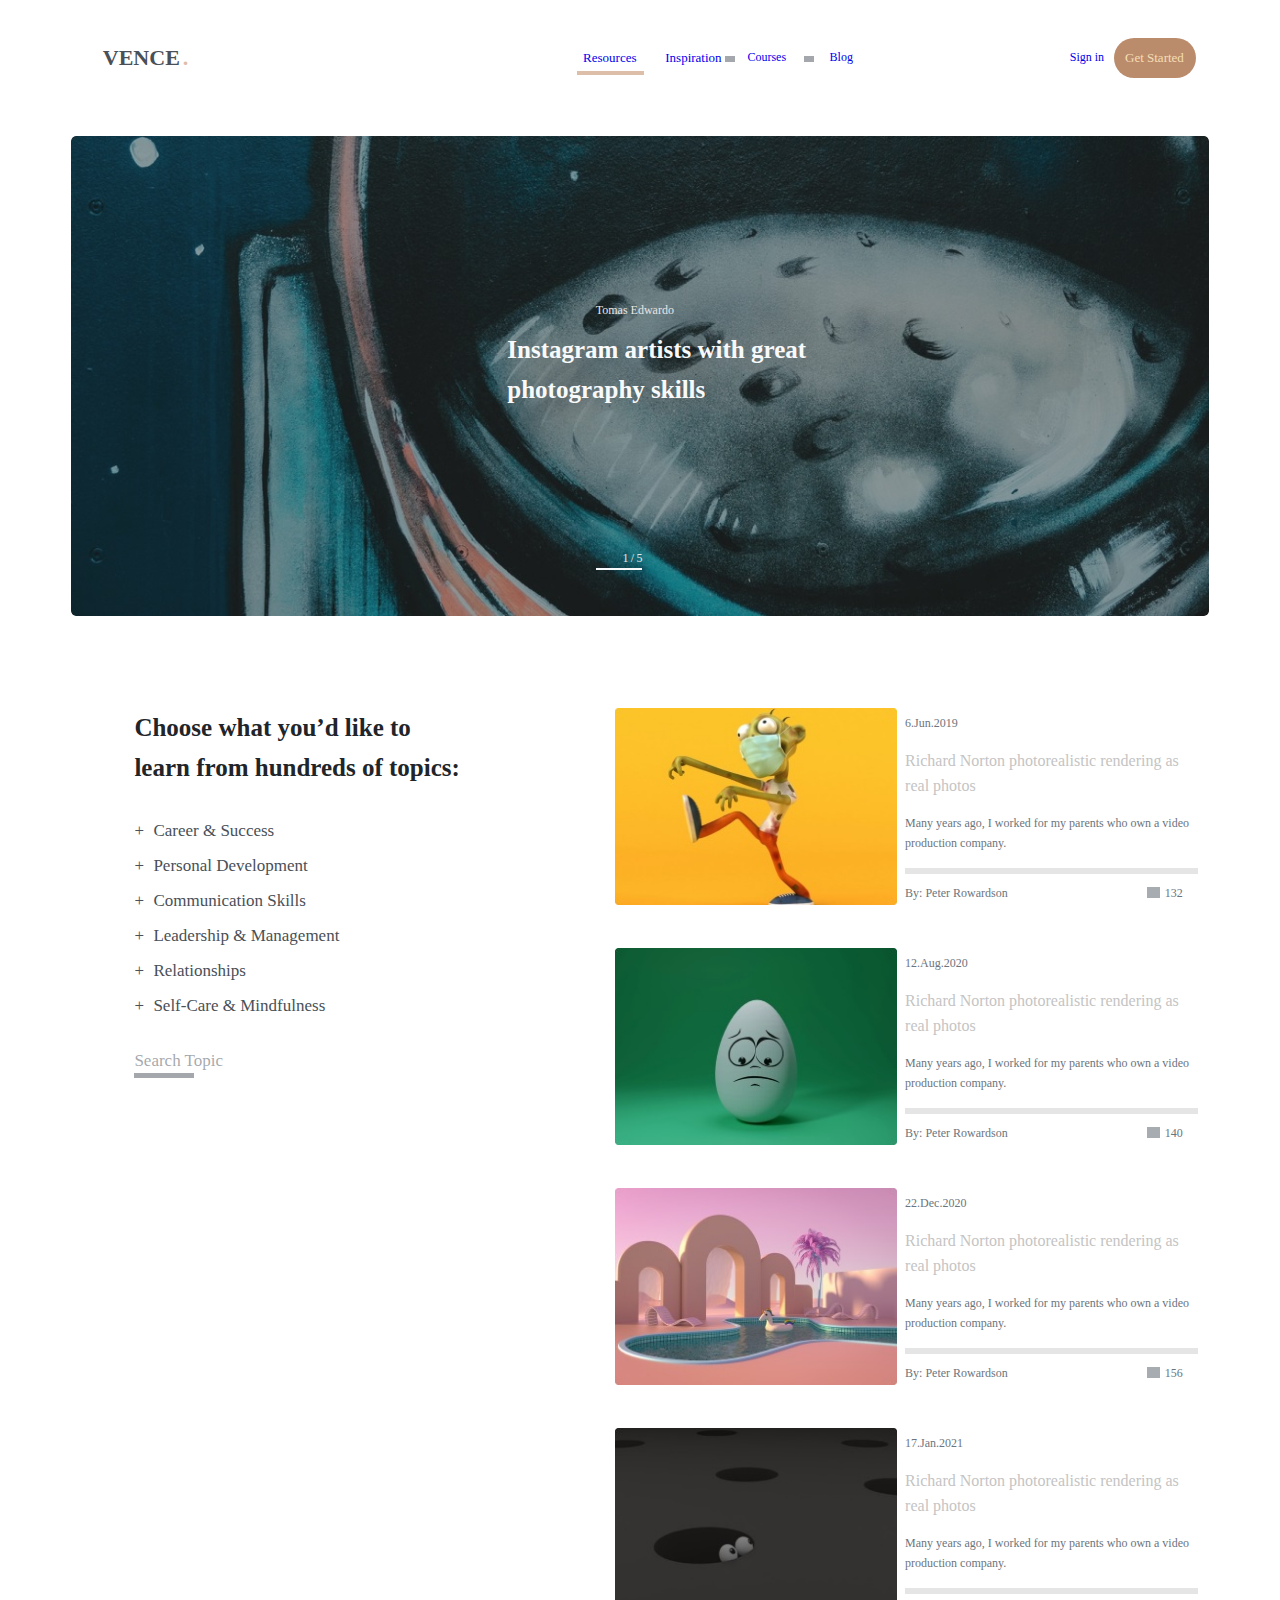
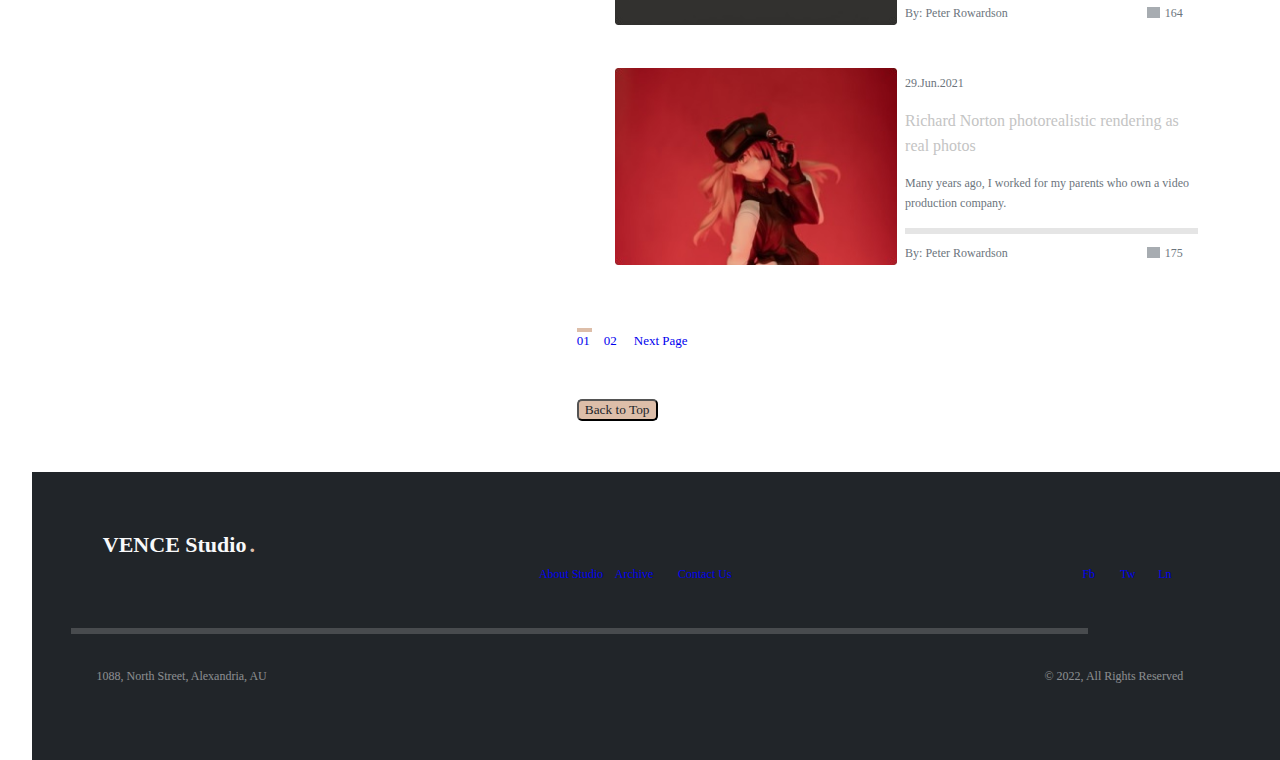
==== commit 874bc2c8: "képek optimalizálása" ====
--- a/index.html
+++ b/index.html
@@ -6,7 +6,7 @@
     <title>VENCE</title>
     <link rel="stylesheet" href="project.css">
     <script src="project.js"></script>
-    <link rel="icon" type="image/x-icon" href="images/logo.png">
+    <link rel="icon" type="image/x-icon" href="images/logo.jpg">
 </head>
 <body>
     <header>
@@ -37,7 +37,7 @@
     </header>
     <main>
         <div class="maindivs">
-            <img src="images/astronaut.png" alt="astronaut"/>
+            <img src="images/astronaut.jpg" alt="astronaut"/>
             <div class="center" id="mainpicturetext1" >Tomas Edwardo</div><!--style="width: 605px; right: 30%;top: 327px; color: #F8F9FA;"-->
             <div  id="maintext1" >
                 Instagram artists with great photography skills
@@ -73,7 +73,7 @@
             </div>
             
             <div class="articles" style="top: 700px;">
-                <img class="image" src="images/zombie.png" alt="zombie"/>
+                <img class="image" src="images/zombie.jpg" alt="zombie"/>
                 <div class="otherarticlesdate">6.Jun.2019</div>
                 <div class="articleinfos">
                     <div class="maintitle"><a href="mainarticles/article1.html">Richard Norton photorealistic rendering as real photos</a></div>
@@ -88,7 +88,7 @@
             </div>
 
             <div class="articles" style=" top: 940px; ">
-                <img class="image" src="images/egg.png" alt="egg" />
+                <img class="image" src="images/egg.jpg" alt="egg" />
                 <div class="otherarticlesdate">12.Aug.2020</div>
                 <div class="articleinfos">
                     <div class="maintitle"><a href="mainarticles/article2.html">Richard Norton photorealistic rendering as real photos</a></div>
@@ -103,7 +103,7 @@
             </div>
 
             <div class="articles" style=" top: 1180px; ">
-                <img class="image" src="images/pool.png" alt="pool" />
+                <img class="image" src="images/pool.jpg" alt="pool" />
                 <div class="otherarticlesdate">22.Dec.2020</div>
                 <div class="articleinfos">
                     <div class="maintitle"><a href="mainarticles/article3.html">Richard Norton photorealistic rendering as real photos</a></div>
@@ -118,7 +118,7 @@
             </div>
 
             <div class="articles" style=" top: 1420px; ">
-                <img class="image" src="images/eyes.png" alt="eyes"/>
+                <img class="image" src="images/eyes.jpg" alt="eyes"/>
                 <div class="otherarticlesdate">17.Jan.2021</div>
                 <div class="articleinfos">
                     <div class="maintitle"><a href="mainarticles/article4.html">Richard Norton photorealistic rendering as real photos</a></div>
@@ -133,7 +133,7 @@
             </div>
 
             <div class="articles" style=" top: 1660px; ">
-                <img class="image" src="images/girl.png" alt="girl" />
+                <img class="image" src="images/girl.jpg" alt="girl" />
                 <div class="otherarticlesdate">29.Jun.2021</div>
                 <div class="articleinfos">
                     <div class="maintitle"><a href="mainarticles/article5.html">Richard Norton photorealistic rendering as real photos</a></div>
--- a/project.css
+++ b/project.css
@@ -20,8 +20,6 @@
     line-height: 20px; 
     word-wrap: break-word;
 }
-
-
 .articleinfos{
     width: 287px; 
     height: 105px; 
@@ -650,19 +648,23 @@
         width: 200px;
     }
     .otherarticlesdate{
-        left:  13.5%;/*318px; */
-    }
-    .articleslowside{/*csak az oldalszámért és a négyzetért felel*/
-        left: 32%;/*569px; */
+        left:  13.5%;
+    }
+    .articleslowside{
+        left: 32%;
     }
     .dividingline{
-        left: 3%;/*318px; */
+        left: 3%;
         width: 210px; 
     }
     .author{
-        left: 3%;/*318px; */
+        left: 3%;
     }
     #getstartedblock{
         left: 82.5%; 
     }
+  }
+  .articlepic{
+    width: 300px;
+    height: 200px;
   }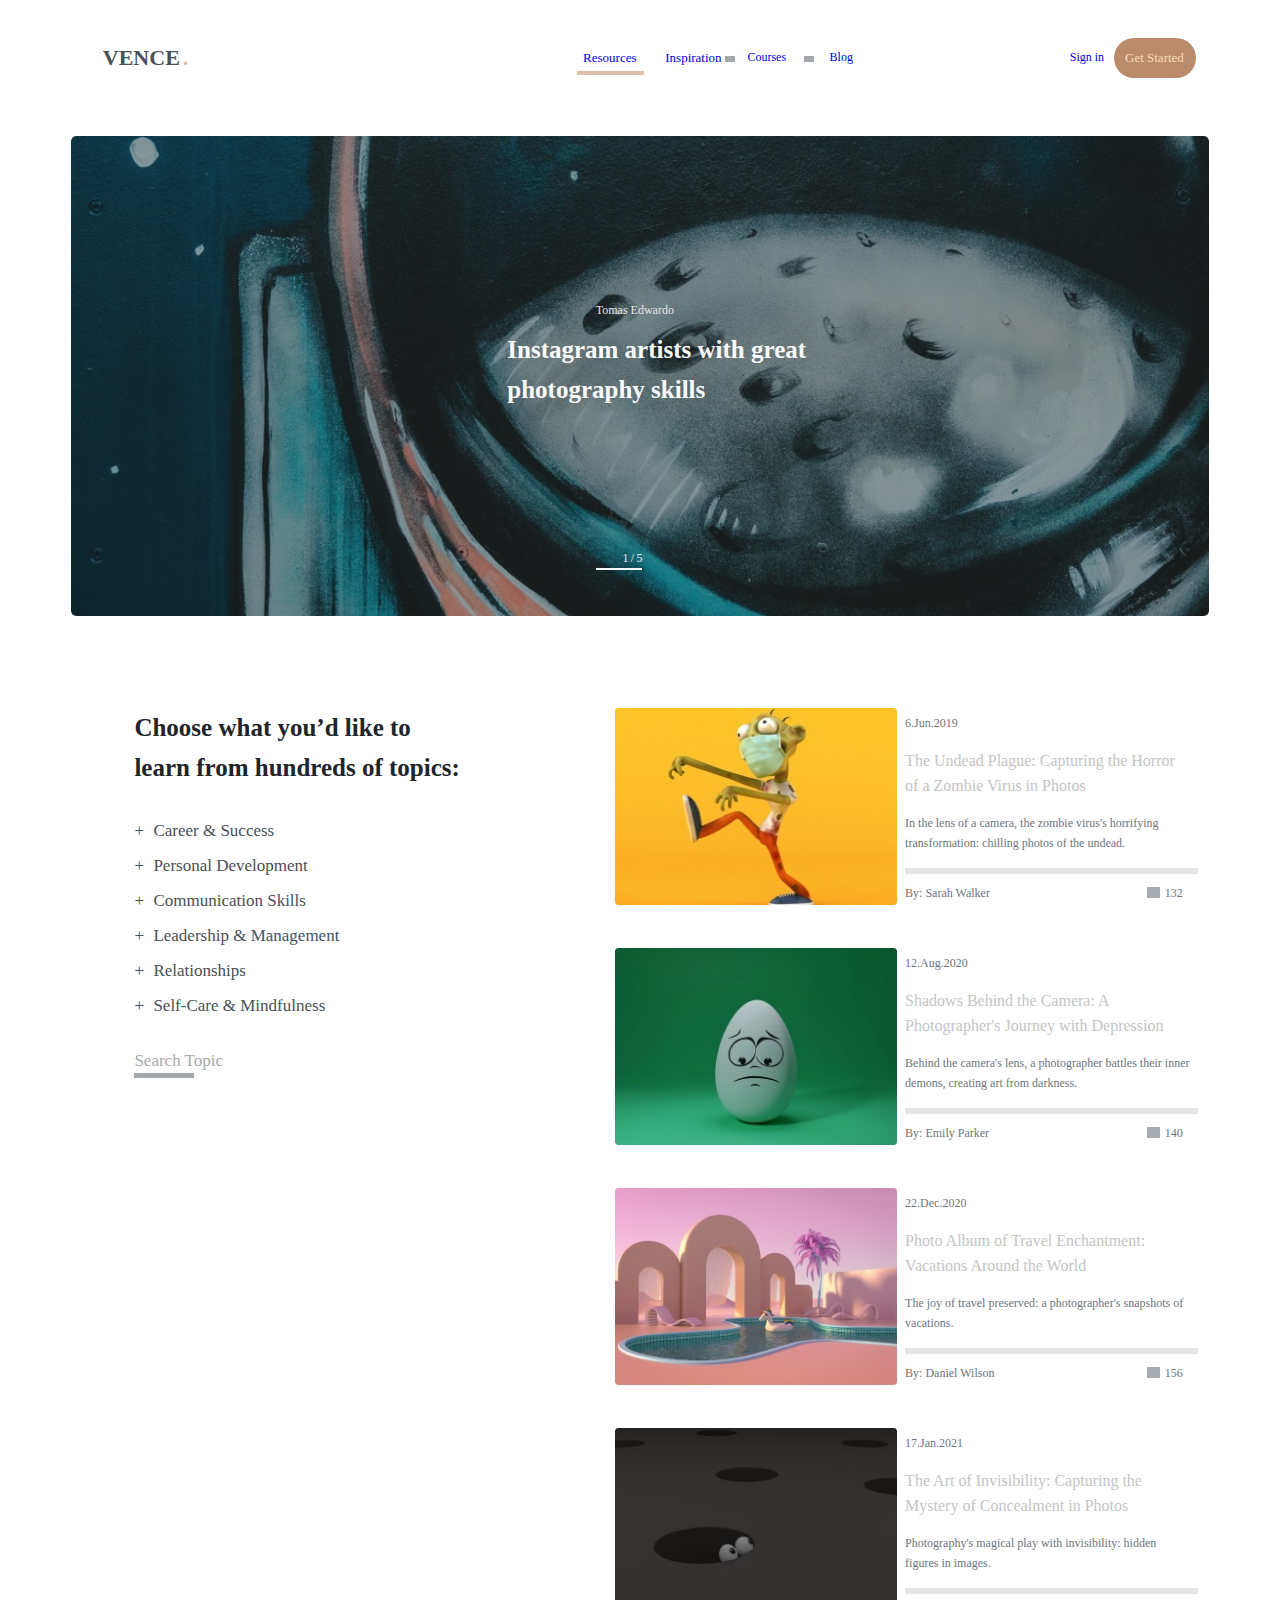
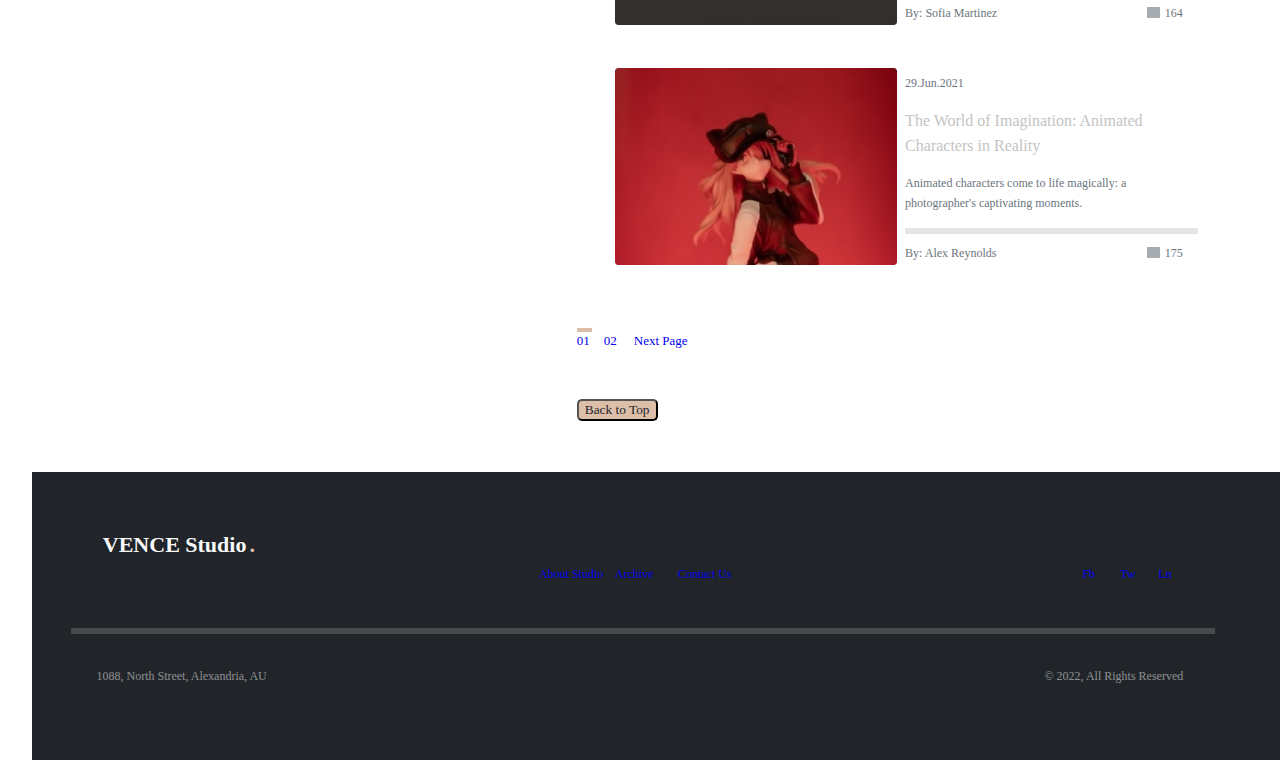
==== commit 4897fa36: "utolsó módosítások" ====
--- a/index.html
+++ b/index.html
@@ -11,34 +11,31 @@
 <body>
     <header>
         <div class="maindivs">
-            <div style="left:7.5%;/* 100px;*/top: 37px; ">
+            <div style="left:7.5%;top: 37px; ">
                 <span class="vence" style="color: #495057; ">VENCE</span>
                 <span class="vencedot">.</span>
             </div>
-            <div class="height0px borderbeige" style="width: 63px; left: 45%;/*47em;/*567px*/; top: 63px; "></div>
+            <div class="height0px borderbeige" style="width: 63px; left: 45%; top: 63px; "></div>
             
-            <div style="left:45.5%;/*567px*/; text-align: right;" id="selectedmainpage"><a href="#">Resources</a> </div>
-            <div style="left: 52%/*655px*/; top: 37px; ">
+            <div style="left:45.5%; text-align: right;" id="selectedmainpage"><a href="#">Resources</a> </div>
+            <div style="left: 52%; top: 37px; ">
                 <div class="mainpages left0px top0px"><a href="#">Inspiration </a> </div>
-                <div class="rectangle" style=" left: 5em;/*70px;*/ top: 11px;" ></div>
+                <div class="rectangle" style=" left: 5em; top: 11px;" ></div>
             </div>
-            
-            <div class="mainpages" style="left: 58.5%;/*758px;*/"><a href="#">Courses </a> </div>
-            <div class="rectangle" style=" left:63%;/* 813px;*/ top: 48px; " ></div>
-            <div class="mainpages " style="left: 65%;/*846px;*/"> <a href="#">Blog</a> </div>
-            
-            <div class="mainpages " style="left: 84%;/*1174px;*/"><a href="#">Sign in</a> </div>
+            <div class="mainpages" style="left: 58.5%;"><a href="#">Courses </a> </div>
+            <div class="rectangle" style=" left:63%; top: 48px; " ></div>
+            <div class="mainpages " style="left: 65%;"> <a href="#">Blog</a> </div>
+            <div class="mainpages " style="left: 84%;"><a href="#">Sign in</a> </div>
             <div id="getstartedblock" >
                 <div class="left0px top0px login"></div>
                 <div id="getstarted" > <a href="#">Get Started</a> </div>
             </div> 
-        
         </div>
     </header>
     <main>
         <div class="maindivs">
-            <img src="images/astronaut.jpg" alt="astronaut"/>
-            <div class="center" id="mainpicturetext1" >Tomas Edwardo</div><!--style="width: 605px; right: 30%;top: 327px; color: #F8F9FA;"-->
+                <img src="images/astronaut.jpg" alt="astronaut"/>
+            <div class="center" id="mainpicturetext1" >Tomas Edwardo</div>
             <div  id="maintext1" >
                 Instagram artists with great photography skills
             </div>
@@ -47,24 +44,23 @@
                 <div class="height0px left0px " style="width: 44.01px; top: 10px;  border: 0.50px #F8F9FA solid ; " ></div>
             </div>
 
-            
             <div id="maintext2" >
                 Choose what you’d like to <br/>learn from hundreds of topics:
             </div>
 
-            <div style="width: 184px; height: 200px; left: 10%;/*206px;*/ top: 810px; ">
+            <div style="width: 184px; height: 200px; left: 10%; top: 810px; ">
                 <div class="leftsidebartext1 top0px">Career & Success </div>
-                <div class="leftsidebartext2 top0px">+</div>
+                    <div class="leftsidebartext2 top0px">+</div>
                 <div class="leftsidebartext1" style="top: 105px;" > Leadership & Management </div>
-                <div class="leftsidebartext2" style="top: 105px;">+</div>
+                    <div class="leftsidebartext2" style="top: 105px;">+</div>
                 <div class="leftsidebartext1" style="top: 35px;"> Personal Development </div>
-                <div class="leftsidebartext2" style="top: 35px;">+</div>
+                    <div class="leftsidebartext2" style="top: 35px;">+</div>
                 <div class="leftsidebartext1" style="top: 140px;">Relationships</div>
-                <div class="leftsidebartext2" style="top: 140px;">+</div>
+                    <div class="leftsidebartext2" style="top: 140px;">+</div>
                 <div class="leftsidebartext1" style="top: 70px;" > Communication Skills</div>
-                <div class="leftsidebartext2" style="top: 70px;" >+</div>
+                    <div class="leftsidebartext2" style="top: 70px;" >+</div>
                 <div class="leftsidebartext1" style="top: 175px;" >Self-Care & Mindfulness</div>
-                <div class="leftsidebartext2" style="top: 175px;" >+</div>
+                    <div class="leftsidebartext2" style="top: 175px;" >+</div>
             </div>
 
             <div id="searchtopic">
@@ -73,14 +69,14 @@
             </div>
             
             <div class="articles" style="top: 700px;">
-                <img class="image" src="images/zombie.jpg" alt="zombie"/>
+                    <img class="image" src="images/zombie.jpg" alt="zombie"/>
                 <div class="otherarticlesdate">6.Jun.2019</div>
                 <div class="articleinfos">
-                    <div class="maintitle"><a href="mainarticles/article1.html">Richard Norton photorealistic rendering as real photos</a></div>
-                    <div class="caption">Many years ago, I worked for my parents who own a video production company.</div>
+                    <div class="maintitle"><a href="mainarticles/article1.html">The Undead Plague: Capturing the Horror of a Zombie Virus in Photos</a></div>
+                    <div class="caption">In the lens of a camera, the zombie virus's horrifying transformation: chilling photos of the undead.</div>
                 </div>
                 <div class="dividingline"></div>
-                <div class="author">By: Peter Rowardson</div>
+                <div class="author">By: Sarah Walker</div>
                 <div class="articleslowside">
                     <div class="cube"></div>
                     <div class="articlespage">132</div>
@@ -88,14 +84,14 @@
             </div>
 
             <div class="articles" style=" top: 940px; ">
-                <img class="image" src="images/egg.jpg" alt="egg" />
+                    <img class="image" src="images/egg.jpg" alt="egg" />
                 <div class="otherarticlesdate">12.Aug.2020</div>
                 <div class="articleinfos">
-                    <div class="maintitle"><a href="mainarticles/article2.html">Richard Norton photorealistic rendering as real photos</a></div>
-                    <div class="caption">Many years ago, I worked for my parents who own a video production company.</div>
+                    <div class="maintitle"><a href="mainarticles/article2.html">Shadows Behind the Camera: A Photographer's Journey with Depression</a></div>
+                    <div class="caption">Behind the camera's lens, a photographer battles their inner demons, creating art from darkness.</div>
                 </div>
                 <div class="dividingline"></div>
-                <div class="author">By: Peter Rowardson</div>
+                <div class="author">By: Emily Parker</div>
                 <div class="articleslowside">
                     <div class="cube"></div>
                     <div class="articlespage">140</div>
@@ -103,15 +99,15 @@
             </div>
 
             <div class="articles" style=" top: 1180px; ">
-                <img class="image" src="images/pool.jpg" alt="pool" />
+                    <img class="image" src="images/pool.jpg" alt="pool" />
                 <div class="otherarticlesdate">22.Dec.2020</div>
                 <div class="articleinfos">
-                    <div class="maintitle"><a href="mainarticles/article3.html">Richard Norton photorealistic rendering as real photos</a></div>
-                    <div class="caption">Many years ago, I worked for my parents who own a video production company.</div>
+                    <div class="maintitle"><a href="mainarticles/article3.html">Photo Album of Travel Enchantment: Vacations Around the World</a></div>
+                    <div class="caption">The joy of travel preserved: a photographer's snapshots of vacations.</div>
                 </div>
                 <div class="dividingline"></div>
-                <div class="author">By: Peter Rowardson</div>
-                <div class="articleslowside"><!-- ez egyebkent position relativ volt-->
+                <div class="author">By: Daniel Wilson</div>
+                <div class="articleslowside">
                     <div class="cube"></div>
                     <div class="articlespage">156</div>
                 </div>
@@ -121,11 +117,11 @@
                 <img class="image" src="images/eyes.jpg" alt="eyes"/>
                 <div class="otherarticlesdate">17.Jan.2021</div>
                 <div class="articleinfos">
-                    <div class="maintitle"><a href="mainarticles/article4.html">Richard Norton photorealistic rendering as real photos</a></div>
-                    <div class="caption">Many years ago, I worked for my parents who own a video production company.</div>
+                    <div class="maintitle"><a href="mainarticles/article4.html">The Art of Invisibility: Capturing the Mystery of Concealment in Photos</a></div>
+                    <div class="caption">Photography's magical play with invisibility: hidden figures in images.</div>
                 </div>
                 <div class="dividingline"></div>
-                <div class="author">By: Peter Rowardson</div>
+                <div class="author">By: Sofia Martinez</div>
                 <div class="articleslowside">
                     <div class="cube"></div>
                     <div class="articlespage">164</div>
@@ -133,30 +129,28 @@
             </div>
 
             <div class="articles" style=" top: 1660px; ">
-                <img class="image" src="images/girl.jpg" alt="girl" />
+                    <img class="image" src="images/girl.jpg" alt="girl" />
                 <div class="otherarticlesdate">29.Jun.2021</div>
                 <div class="articleinfos">
-                    <div class="maintitle"><a href="mainarticles/article5.html">Richard Norton photorealistic rendering as real photos</a></div>
-                    <div class="caption">Many years ago, I worked for my parents who own a video production company.</div>
+                    <div class="maintitle"><a href="mainarticles/article5.html">The World of Imagination: Animated Characters in Reality</a></div>
+                    <div class="caption">Animated characters come to life magically: a photographer's captivating moments.</div>
                 </div>
                 <div class="dividingline"></div>
-                <div class="author">By: Peter Rowardson</div>
+                <div class="author">By: Alex Reynolds</div>
                 <div class="articleslowside">
                     <div class="cube"></div>
                     <div class="articlespage">175</div>
                 </div>
             </div>
             
-
-            <div style="width: 118px; height: 26px; left: 45%;/*629px;*/ top: 1920px; ">
+            <div style="width: 118px; height: 26px; left: 45%;top: 1920px; ">
                 <div class="left0px height0px borderbeige" style="width: 11px !important; top: 26px; " ></div>
                 <div class="selectedpage left0px"><a href="index.html">01 </a> </div>
                 <div class="pages" style="left: 27px;" > <a href="index2.html">02</a> </div>
                 <div class="pages" style="left: 57px;" ><a href="#">Next Page</a> </div>
-                
             </div>
 
-            <div style="width: 100px; height: 30px; left: 45%;/*629px;*/ top: 1990px; ">
+            <div style="width: 100px; height: 30px; left: 45%; top: 1990px; ">
                 <div>
                 <button onclick="toTop()">Back to Top</button>
             </div>
@@ -172,16 +166,16 @@
                 <span class="vencedot">.</span>
             </div>
 
-            <div style="left: 85%;/*1244px;*/ top: 179.5em; /*2156px; */"><a href="#">Fb</a> </div>
-            <div style="left: 88%;/*1284px;*/ top: 179.5em; /*2156px; */"><a href="#">Tw </a></div>
-            <div style="left: 91%;/*1326px;*/ top: 179.5em; /*2156px; */"><a href="#">Ln</a></div>
-            <div class="center" style="left: 42%;/*51em;600px;*/ top: 179.5em; /*2156px; */"> <a href="#">About Studio</a> </div>
-            <div class="center" style="left: 48%;/*58em;/*703px;*/ top: 179.5em; /*2156px; */"><a href="#">Archive</a> </div>
-            <div class="center" style="left: 53%;/*63em;/*774px;*/ top: 179.5em; /*2156px; */"><a href="#">Contact Us</a> </div>
+            <div style="left: 85%; top: 179.5em; "><a href="#">Fb</a> </div>
+            <div style="left: 88%; top: 179.5em; "><a href="#">Tw </a></div>
+            <div style="left: 91%;top: 179.5em; "><a href="#">Ln</a></div>
+            <div class="center" style="left: 42%; top: 179.5em; "> <a href="#">About Studio</a> </div>
+            <div class="center" style="left: 48%; top: 179.5em;"><a href="#">Archive</a> </div>
+            <div class="center" style="left: 53%; top: 179.5em;"><a href="#">Contact Us</a> </div>
             <div id="footerline"></div>
-            <div style="left: 7%;/*99px;*/ top: 188em;/*2253px;*/" >1088, North Street, Alexandria, AU</div>
-            <div style="left: 82%;/*1178px;*/top: 188em;/*2253px;*/" >© 2022, All Rights Reserved</div> 
-        </div>
+            <div style="left: 7%;top: 188em;">1088, North Street, Alexandria, AU</div>
+            <div style="left: 82%;  top: 188em;" >© 2022, All Rights Reserved</div> 
+        </div>        
     </footer>
 </body>
 </html>
--- a/project.css
+++ b/project.css
@@ -1,4 +1,6 @@
-/*kepes sidebar resz*/
+body{
+    font-family: Poppins; 
+}
 .image{
     width: 282px;
     height: 197px; 
@@ -9,13 +11,12 @@
     border-radius: 3px;
 }
 .otherarticlesdate{
-    left: 48%;/*318px; */
+    left: 48%;
     top: 5px; 
     position: absolute; 
     text-align: right; 
     color: #6C757D; 
     font-size: 12px; 
-    font-family: Poppins; 
     font-weight: 300; 
     line-height: 20px; 
     word-wrap: break-word;
@@ -23,7 +24,7 @@
 .articleinfos{
     width: 287px; 
     height: 105px; 
-    left: 48%;/*318px; */
+    left: 48%;
     top: 40px; 
     position: absolute; 
     flex-direction: column; 
@@ -36,7 +37,6 @@
     width: 287px;
     color: #212529; 
     font-size: 16px; 
-    font-family: Poppins; 
     font-weight: 500; 
     line-height: 25px; 
     word-wrap: break-word;
@@ -45,18 +45,16 @@
     width: 287px; 
     color: #6C757D; 
     font-size: 12px; 
-    font-family: Poppins; 
     font-weight: 300; 
     line-height: 20px;
     word-wrap: break-word;
 }
 .author{
-    left: 48%;/*318px; */
+    left: 48%;
     top: 175px; 
     position: absolute; 
     color: #6C757D; 
     font-size: 12px; 
-    font-family: Poppins; 
     font-weight: 300; 
     line-height: 20px; 
     word-wrap: break-word;
@@ -64,7 +62,7 @@
 .dividingline{
     width: 287px; 
     height: 0px; 
-    left: 48%;/*318px; */
+    left: 48%;
     top: 160px;
     position: absolute;
     border: 3px #E5E5E5 solid;
@@ -72,8 +70,7 @@
 .articles{
     width: 605px;
     height: 200px; 
-    left: 48%;/*629px;*/ 
-    
+    left: 48%; 
     position: absolute;
 }
 .cube{
@@ -91,25 +88,20 @@
     text-align: right;
     color: #6C757D; 
     font-size: 12px; 
-    font-family: Poppins; 
     font-weight: 300; 
     line-height: 20px;
     word-wrap: break-word;
 }
-.articleslowside{/*csak az oldalszámért és a négyzetért felel*/
-    /*width: 35.69px; 
-    height: 20px; */
-    left: 88%;/*569px; */
+.articleslowside{
+    left: 88%;
     top: 175px; 
     position: absolute;
 }
-/*kepes sidebar resz*/
-/*baloldali sidebar resz*/
+
 .leftsidebartext1{
     position: absolute; 
     color: #495057; 
     font-size: 17px; 
-    font-family: Poppins; 
     width: 300px;
     font-weight: 500px; 
     line-height: 25px; 
@@ -120,20 +112,17 @@
     position: absolute; 
     color: #495057; 
     font-size: 17px; 
-    font-family: Poppins; 
     width: 300px;
     font-weight: 500px; 
     line-height: 25px; 
     word-wrap: break-word;
     left: 0px;
 }
-/*baloldali sidebar resz*/
 .pages{
     top: 0px; 
     position: absolute; 
     color: rgba(73, 80, 87, 0.50); 
     font-size: 13px; 
-    font-family: Poppins; 
     font-weight: 500;
     line-height: 25px;
     word-wrap: break-word;
@@ -143,7 +132,6 @@
     position: absolute; 
     color: #495057 !important; 
     font-size: 13px; 
-    font-family: Poppins; 
     font-weight: 500; 
     line-height: 25px; 
     word-wrap: break-word;
@@ -152,31 +140,30 @@
 .maindivs > div{
     color: rgba(248, 249, 250, 0.50); 
     font-size: 12px; 
-    font-family: Poppins; 
     font-weight: 500;
     position: absolute; 
     word-wrap: break-word;
     line-height: 25px;
 }
 #footerline{
-    width: 80%;/*1240px; */
+    width: 90%;
     height: 0px; 
-    left: 5%;/*8em;/*100px; */
-    top: 185em;/*2213px; */
+    left: 5%;
+    top: 185em;
     position: absolute; 
     border: 3px rgba(229, 229, 229, 0.20) solid;
 }
 #footerbackround{
-    width: 100%; /*1440px*/
-    height: 24em;/*325px; */
-    left: 2em;/*0px;*/ 
-    top: 172em;/*2048px; */
+    width: 100%;
+    height: 24em;
+    left: 2em;
+    top: 172em;
     position: absolute; 
     background: #212529;
 }
 #footerbrand{
-    left: 7.5%;/*8em;/*100px; */
-    top: 177em; /*2148px; */
+    left: 7.5%;
+    top: 177em; 
     position: absolute;
 }
 #footerbrand > span{
@@ -188,13 +175,9 @@
 }
 .center{
     text-align: center;
-    
-}
-
+}
 /*footer*/
-
 /*header*/
-
 .mainpages{
     position: absolute;
     font-size: 13px;
@@ -305,7 +288,6 @@
     top: 700px;
     color: #212529;
 }
-
 header>.maindivs>div{
     position: absolute;
     color: rgba(73, 80, 87, 0.50);
@@ -316,11 +298,10 @@
      width: 82px; 
      height: 40px; 
 }
-
 .maindivs>#searchtopic>.top0px{
     left: 22px; 
     color: rgba(73, 80, 87, 0.50);
-    font-family: Poppins; 
+    
     font-weight: 500;
     line-height: 25px;
     word-wrap: break-word;
@@ -335,17 +316,14 @@
     background: rgba(73, 80, 87, 0.50); 
 }
 .maindivs>img{
-    width: 90%; /*1240px*/
-    height: 30em;/*500px;/*500px; */
-    left: 5%;/*8em;/*100px; */
-    top: 8em;/*100px;  
-    right: 3%;*/
-    
+    width: 90%;
+    height: 30em;
+    left: 5%;
+    top: 8em;
     position: absolute;
     background: linear-gradient(0deg, #212529 0%, #212529 100%); 
     border-radius: 5px;
 }
-
 .left0px{
     left: 0px;
 }
@@ -359,7 +337,7 @@
     border: 2px #DDBEA9 solid;
 }
 #searchtopic{
-    left: 10%;/*206px;*/
+    left: 10%;
     top: 1040px;
 }
 .vence{
@@ -370,7 +348,6 @@
     font-size: 22px !important;
 }
 button{
-     
     font-family: Poppins;
     background-color: #DDBEA9;
     color: #212529;
@@ -399,23 +376,15 @@
 header>.maindivs>div>div>a:hover{
     color: brown;
 }
-/*------------------------------------------------------------------------------*/
+
 @media only screen and (max-width: 1120px) {
     .maindivs>img{
-        width: 90% !important; /*730px1240px*/
-        height: 375px !important;/*500px;/*500px; */
-        left: 5%;/*8em;/*100px; */
-        top: 8em;/*100px;  */
-        text-align: center !important;
-        position: absolute;
-        background: linear-gradient(0deg, #212529 0%, #212529 100%); 
-        border-radius: 5px;
+        height: 375px !important;
     }
     .image{
         opacity: 0.0;
     }
     .maindivs>.center>a{
-        color: #212529 !important;
         opacity: 0.0;
     }
     .maindivs>.mainpages>a{
@@ -430,70 +399,15 @@
     .maindivs>.rectangle{
         opacity: 0.0;
     }
-    .image{
-        width: 211px;
-        height: 147.75px; 
-        left: 0px; 
-        top: 0px; 
-        position: absolute; 
-        background: linear-gradient(0deg, #C4C4C4 0%, #C4C4C4 100%); 
-        border-radius: 3px;
-    }
+  
     .leftsidebartext1{
-        position: absolute; 
-        color: #495057; 
         font-size: 13px; 
-        font-family: Poppins; 
-        font-weight: 500px; 
-        line-height: 25px; 
-        word-wrap: break-word;
-        left: 19px;
-    }
-    .leftsidebartext2{
-        position: absolute; 
-        color: #495057; 
-        font-size: 13px; 
-        font-family: Poppins; 
-        font-weight: 500px; 
-        line-height: 25px; 
-        word-wrap: break-word;
-        left: 0px;
-    }
-    .maindivs>#searchtopic>.top0px{
-        left: 22px; 
-        color: rgba(73, 80, 87, 0.50);
-        font-family: Poppins; 
-        font-weight: 500;
-        line-height: 25px;
-        word-wrap: break-word;
-        font-size: 13px !important;
     }
     .maindivs>#searchtopic>.left0px{
         width: 12px;
         height: 3px;
         top: 6px;  
         font-size: 13px ;
-        background: rgba(73, 80, 87, 0.50);
-    }
-    #mainpicturetext1{
-        font-weight: 300;
-        font-family: Poppins;
-        line-height: 20px;
-        word-wrap: break-word;
-        color: #E5E5E5;
-        font-size: 12px;
-        line-height: 20px; 
-        left: 46.5% !important;
-    }
-    #mainpicturetext2{
-        font-weight: 300;
-        font-family: Poppins;
-        line-height: 20px;
-        word-wrap: break-word;
-        color: #E5E5E5;
-        font-size: 12px;
-        line-height: 20px; 
-        left: 46.5% !important;  
     }
     #picturenumber{
         width: 76.01px; 
@@ -501,129 +415,52 @@
         top: 450px; 
     }
     #maintext1{
-        font-family: Poppins;
-        word-wrap: break-word ;
-        font-size: 25px !important;
-        font-weight: 700 !important;
-        line-height: 40px;
-        width: 300px;
-        top: 322px;
         left: 34.5% !important;
-        color: #F8F9FA !important;
-    }
-    #maintext2{
-        font-family: Poppins;
-        word-wrap: break-word ;
-        font-size: 25px !important;
-        font-weight: 700 !important;
-        line-height: 40px;
-        width: 333px !important; 
-        left: 10%;
-         top: 700px;
-         color: #212529;
-    }
+    }
+
     .articleinfos{
-        left: 15%;/*318px; */
+        left: 15%;
     }
     .otherarticlesdate{
-        left: 15%;/*318px; */
-    }
-    .articleslowside{/*csak az oldalszámért és a négyzetért felel*/
-        left: 55%;/*569px; */
+        left: 15%;
+    }
+    .articleslowside{
+        left: 55%;
     }
     .dividingline{
-        left: 15%;/*318px; */
+        left: 15%;
     }
     .author{
-        left: 15%;/*318px; */
+        left: 15%;
     }
     #getstartedblock{
         left: 82.5%; 
     }
+    .articlepic{
+        left: 35% !important;
+    }
   }
-/*------------------------------------------------------------------------------*/
 
   @media only screen and (max-width: 780px) {
     .maindivs>img{
-        width: 90%!important; /*1240px*/
-        height: 350px !important;/*500px;/*500px; */
-        left: 5%;/*8em;/*100px; */
-        top: 10em;/*100px;  
-        right: 3%;*/
-        text-align: center !important;
-        
+        height: 350px !important;
+        top: 10em;  
     }
     #mainpicturetext1{
-        font-weight: 300;
-        font-family: Poppins;
-        line-height: 20px;
-        word-wrap: break-word;
-        color: #E5E5E5;
-        font-size: 12px;
-        line-height: 20px; 
-        left: 46.5% !important;
         top: 260px;
     }
     #picturenumber{
-        width: 76.01px; 
-        left: 46.5% ; 
         top: 380px; 
     }
-    #mainpicturetext2{
-        font-size: 11px !important;
-    }
     #maintext1{
-        font-family: Poppins;
-        word-wrap: break-word ;
-        font-size: 22px !important;
-        font-weight: 700 !important;
-        line-height: 40px;
         top: 280px;
-        left: 80.5% !important;
-        color: #F8F9FA !important;
-    }
-    .maindivs>.center>a{
-        color: #212529 !important;
-        opacity: 0.0;
-    }
-    .maindivs>.mainpages>a{
-        opacity: 0.0;
-    }
-    .maindivs>div>.mainpages>a{
-        opacity: 0.0;
-    }
-    .maindivs>div>.rectangle{
-        opacity: 0.0;
-    }
-    .maindivs>.rectangle{
-        opacity: 0.0;
-    }
-    .image{
-        width: 211px;
-        height: 147.75px; 
-        left: 0px; 
-        top: 0px; 
-        position: absolute; 
-        background: linear-gradient(0deg, #C4C4C4 0%, #C4C4C4 100%); 
-        border-radius: 3px;
-    }
-    #maintext1{
-        font-family: Poppins;
-        font-size: 17px !important;
-        font-weight: 500 !important;
-        line-height: 40px;
-        width: 50px;
-        width: 200px;
-        left: 37% !important;
+        width: 260px;
     }
     #maintext2{
         font-size: 22px !important;
         line-height: 20px;
-        width: 100px; 
         left: 10%;
-        height: 80px;
         top: 700px;
-
     }
     .leftsidebartext1{
         font-size: 19; 
@@ -634,18 +471,20 @@
         left: 21%;
     }
     #searchtopic{
-        left: 14.5%;/*206px;*/
+        left: 14.5%;
         top: 1040px;
     }
     .articleinfos{
-        left: 3%;/*318px; */
+        left: 3%;
         width: 50px !important;
     }
     .caption{
         width: 200px; 
+        font-size: 11px;
     }
     .maintitle{
         width: 200px;
+        font-size: 12px;
     }
     .otherarticlesdate{
         left:  13.5%;
@@ -663,8 +502,19 @@
     #getstartedblock{
         left: 82.5%; 
     }
+    #footerline{
+        width: 85%;
+        left: 10%;
+    }
+    .articlepic{
+        left: 25% !important;
+    }
+
   }
   .articlepic{
+    position: absolute;
     width: 300px;
     height: 200px;
+    top: 34%;
+    left: 45% ;
   }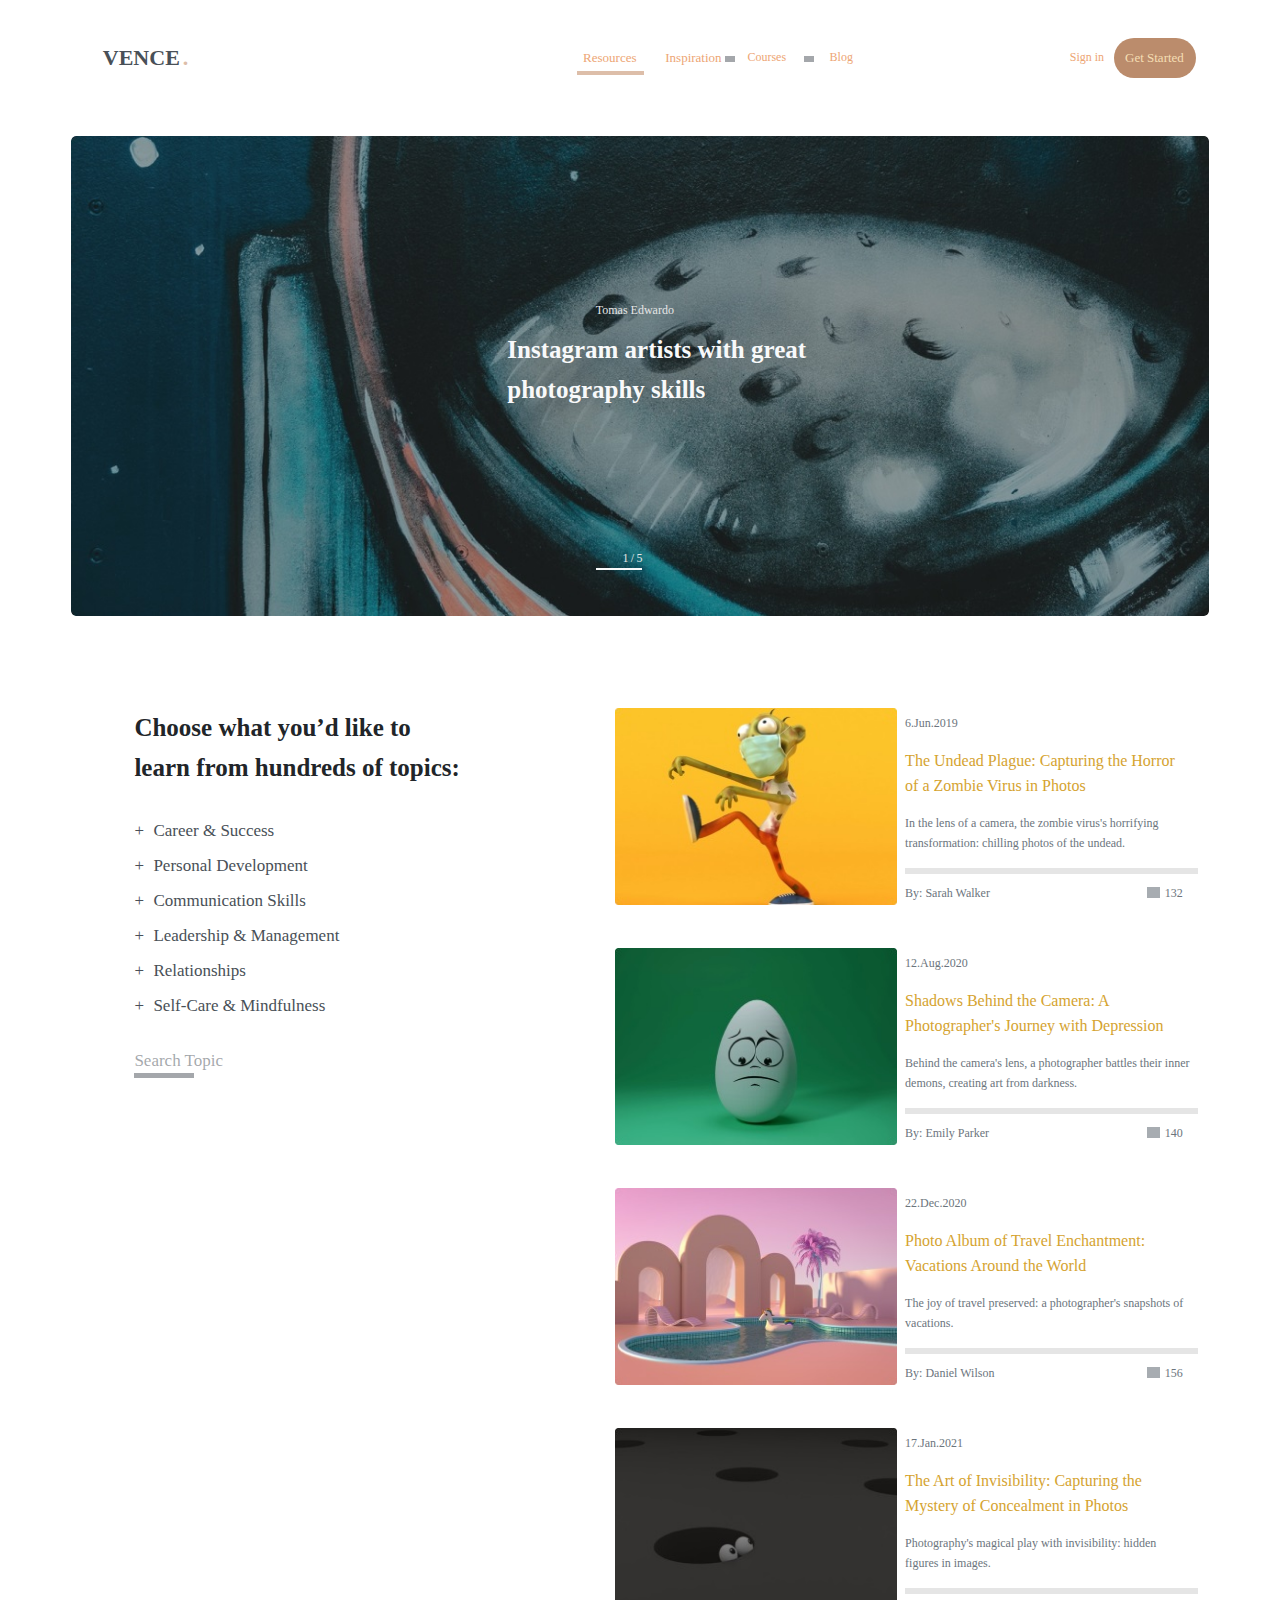
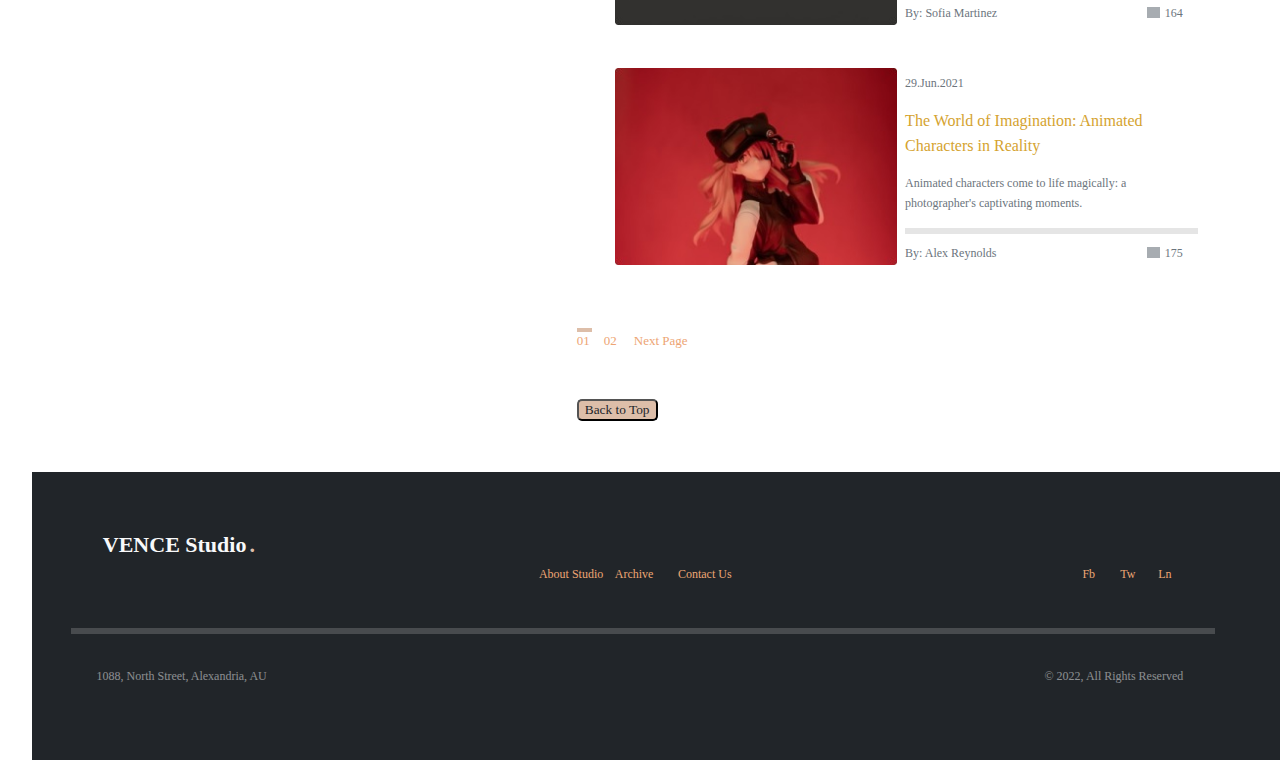
==== commit b8317888: "metaleírással kiegészítve" ====
--- a/index.html
+++ b/index.html
@@ -3,6 +3,7 @@
 <head>
     <meta charset="UTF-8">
     <meta name="viewport" content="width=device-width, initial-scale=1.0">
+    <meta name="description" content="This page is about showcasing the works of photographers.">
     <title>VENCE</title>
     <link rel="stylesheet" href="project.css">
     <script src="project.js"></script>
--- a/project.css
+++ b/project.css
@@ -40,6 +40,12 @@
     font-weight: 500; 
     line-height: 25px; 
     word-wrap: break-word;
+}
+.maintitle>a:visited{
+    color: #604811 !important;
+}
+.maintitle>a{
+    color: #d5a330 !important
 }
 .caption{
     width: 287px; 
@@ -359,6 +365,7 @@
     top: 540px; 
 }
 a{
+    color: #eda574;
     text-decoration: none;
 }
 a:visited{
@@ -515,6 +522,46 @@
     position: absolute;
     width: 300px;
     height: 200px;
-    top: 34%;
+    top: 38%;
     left: 45% ;
-  }+  }
+  .animation{
+    display: flex;
+    margin-left: 50px;  
+}
+h2{
+    font-size:22px;
+    color: beige;
+    letter-spacing: 2px;
+    position: relative;
+    z-index: 1;
+    text-shadow:2px 2px #C4C4C4;
+}
+h2::before,h2::after{
+    content: '';
+    padding: 15px;
+    position: absolute;
+    left: 0;
+    top: 50%;
+    display: block;
+    transform: translateX(-50%) translateY(-50%) rotate(0);
+    animation: spin 6s alternate infinite ease-in-out;
+}
+h2::before{
+    border-top: 7px solid #604811;
+    border-left: 7px solid #DDBEA9;
+
+}
+h2::after{
+    border-bottom: 7px solid #604811;
+    border-right: 7px solid #DDBEA9;
+    z-index: -1;
+}
+@keyframes spin{
+    100%{
+        transform: translateX(-50%) translateY(-50%) rotate(360deg);
+    }
+}
+p{
+    font-size: 16px;
+}